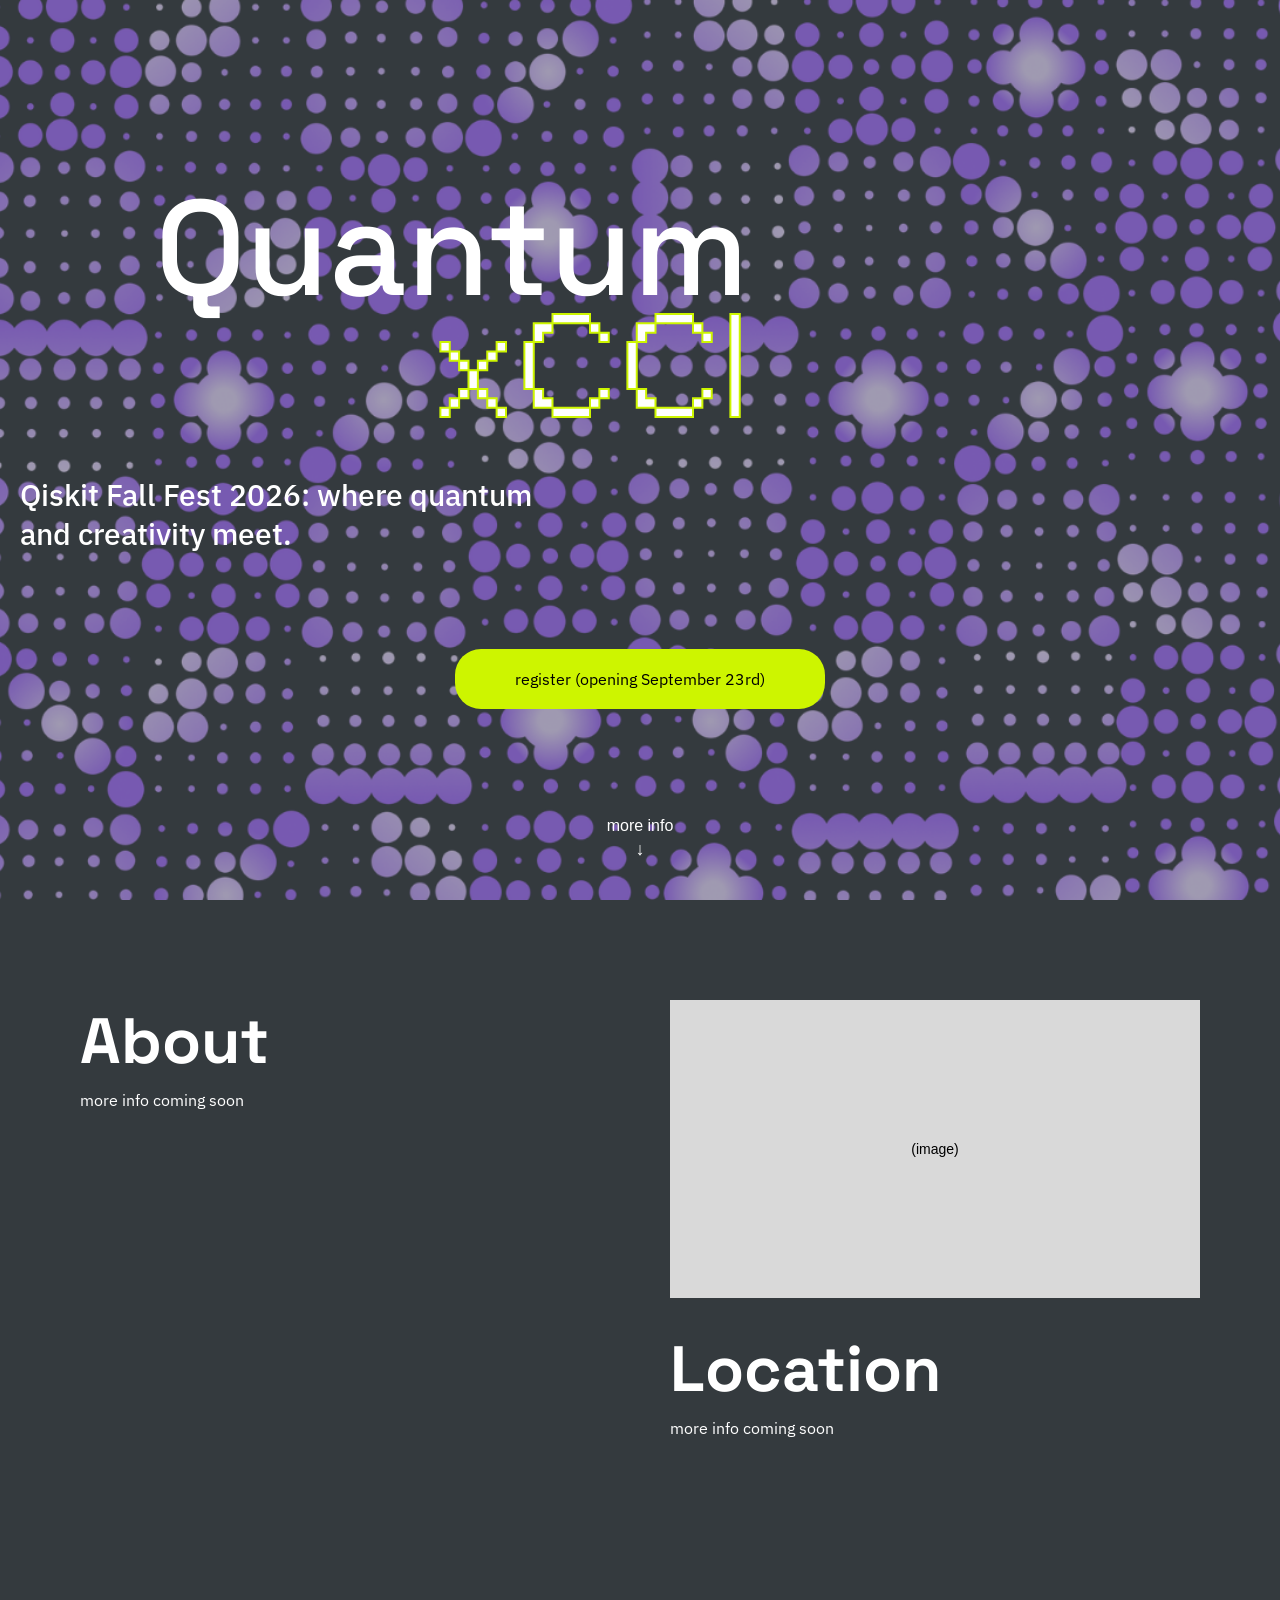
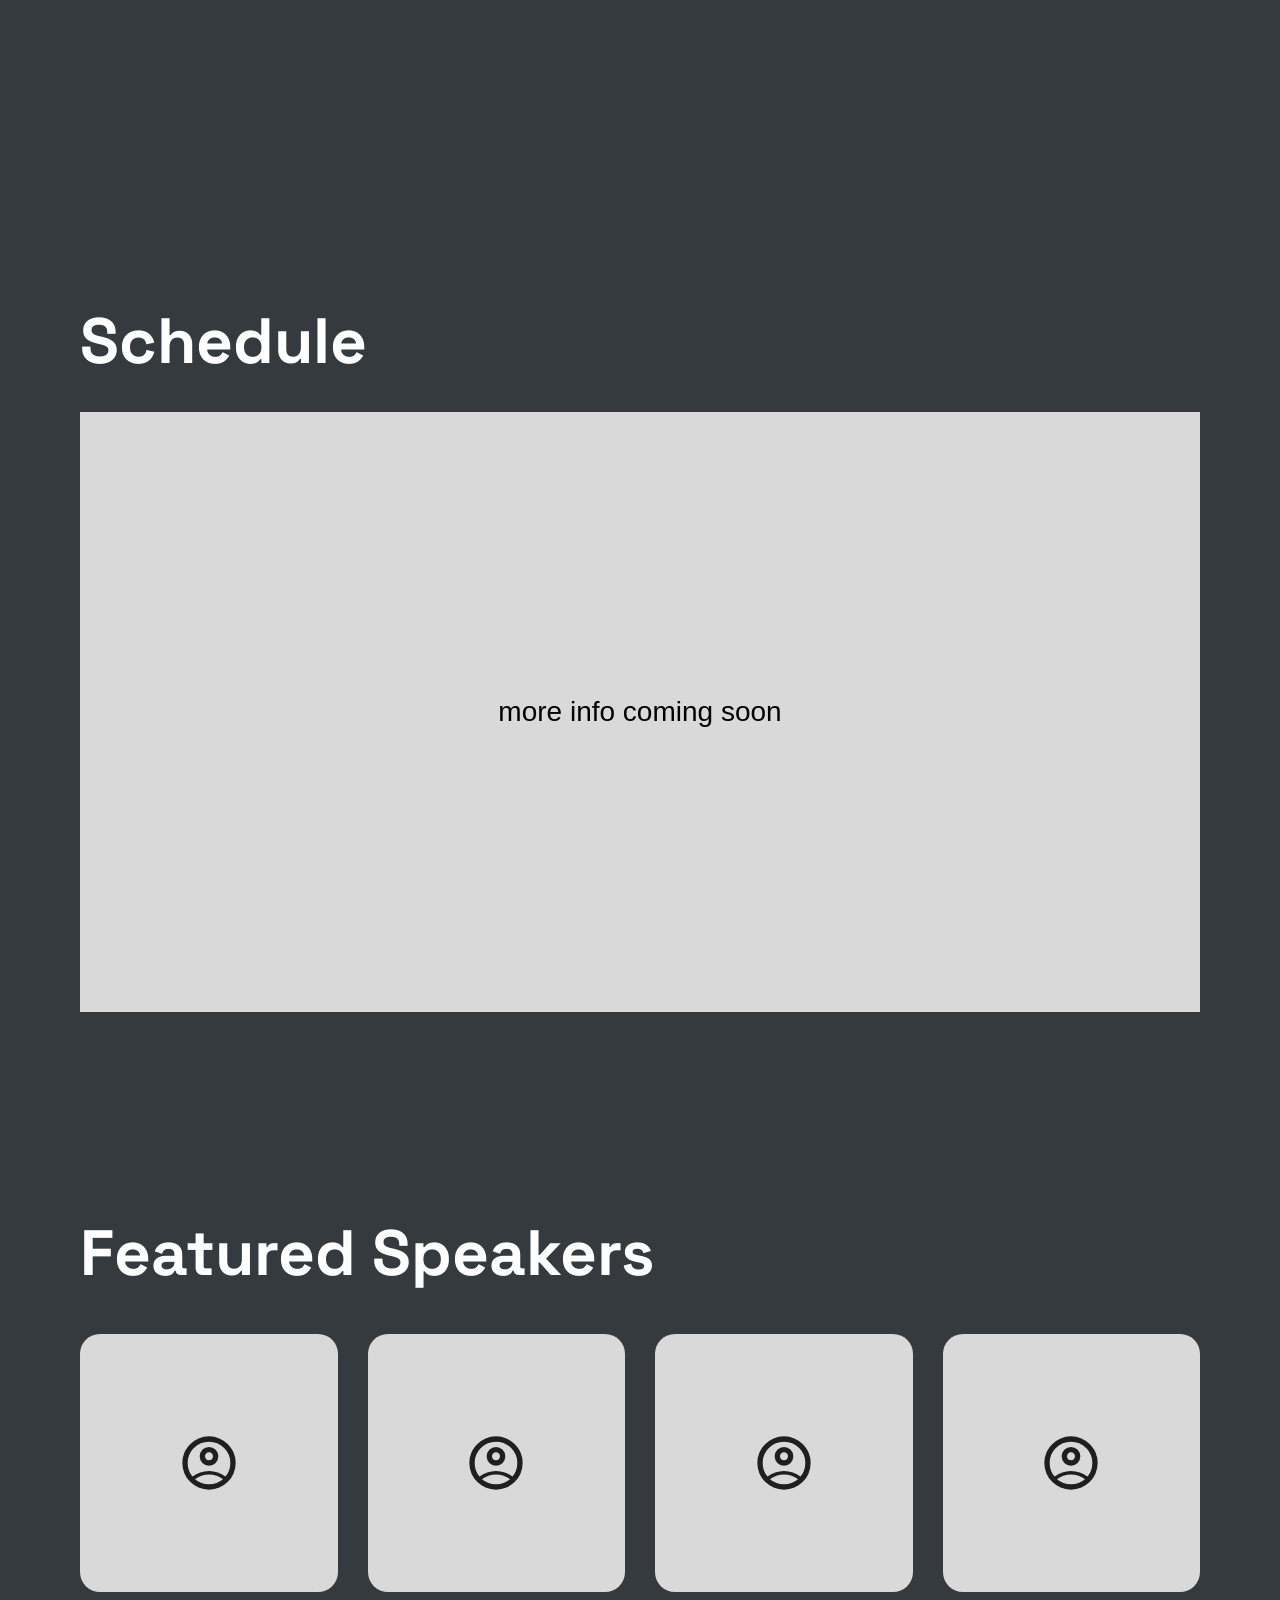
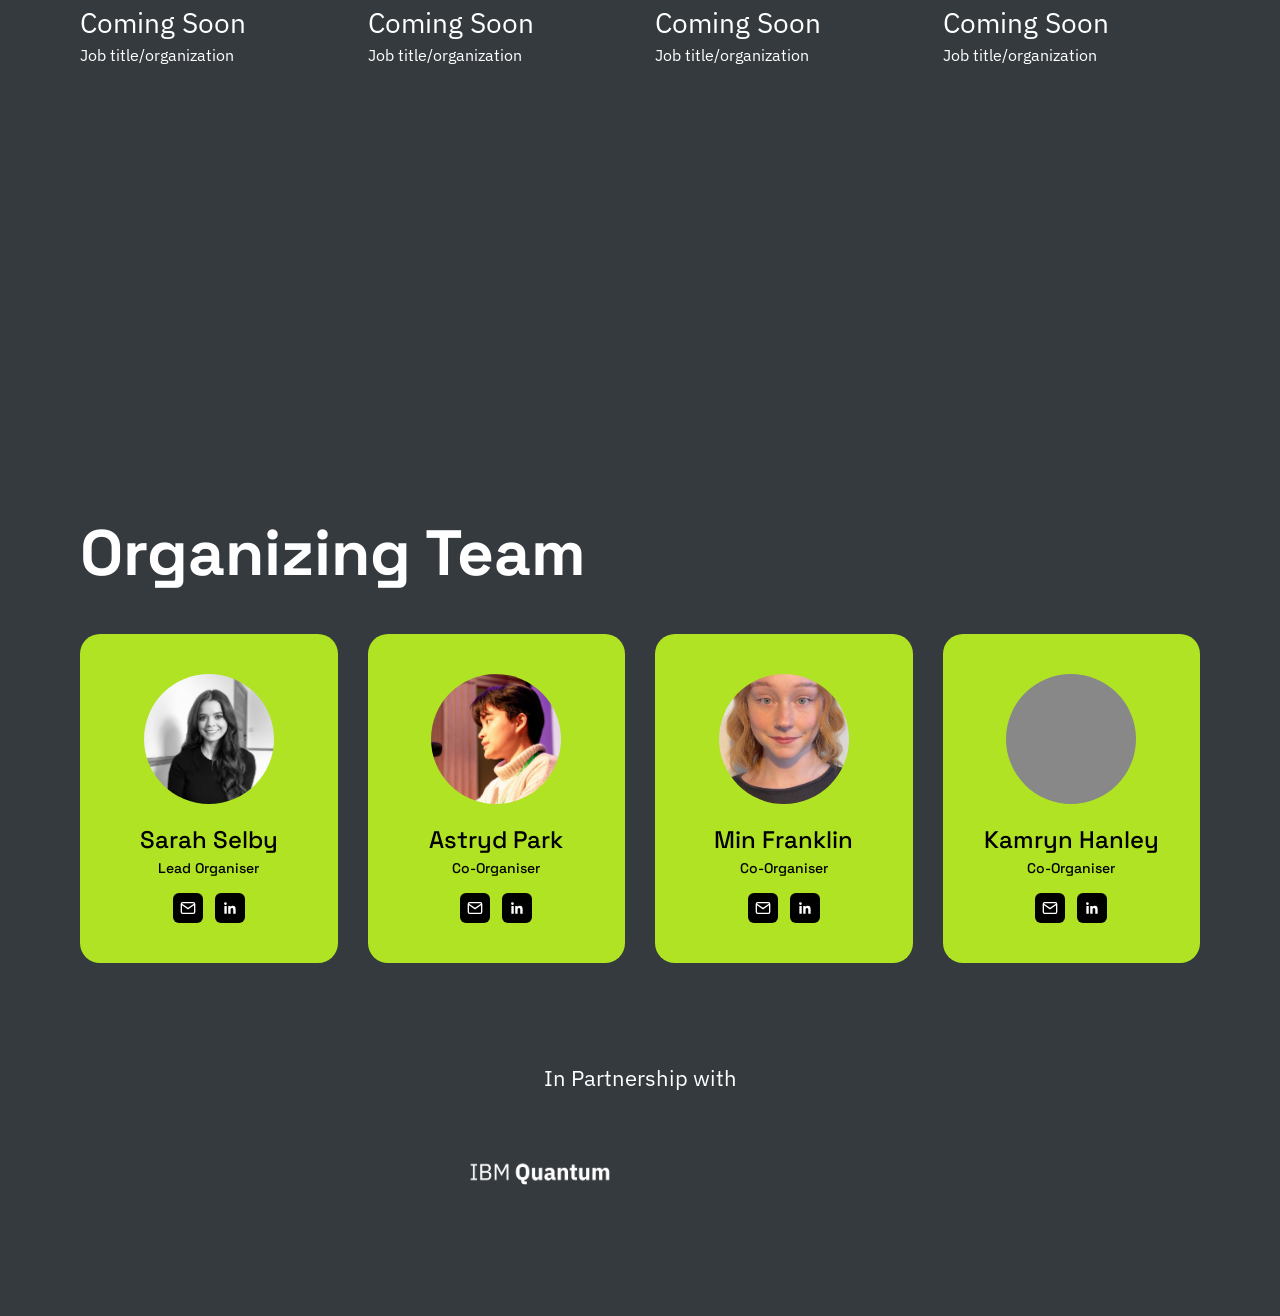
==== index.html @ 40c5b7d5 "fixing casing errors in the photo src" ====
<!DOCTYPE html>
<html lang="en">
    <head>
        <meta charset="UTF-8" />
        <title>Qiskit Fall Fest @ CCI</title>
        <link rel="stylesheet" href="style.css" />
    </head>
        <body>
            <!-- Landing Page/title section ---------->
            <div class="background-wrapper"></div>
            <div class="page">
                <div class="content" id="title-page">
                    <div class=""title-row">
                        <h1>Quantum</h1>
                        <h2>xCCI</h2>
                    </div>  
                    <p class="subtext">Qiskit Fall Fest 2026: where quantum and creativity meet.</p>
                </div>
                <a href="#" class="register-btn">register (opening September 23rd)</a>
                <a href="#more-info" class="more-info">
                    <span>more info</span>
                    <span class="arrow">&#8595;</span>
                </a>
            </div>

            <!-- About and Location Sections -------------------------->
            <section id="more-info" class="about-section">
                <div class="about-col">
                    <h4>About</h4>
                    <p class="section-subtext">more info coming soon</p>
                </div>
                <div class="location-col">
                    <div class="image-placeholder">
                        <span>(image)</span>
                    </div>
                    <h4>Location</h4>
                    <p class="section-subtext">more info coming soon</p>
                </div>
            </section>

            <!-- Schedule Section ---------------------------------------->
            <section class="schedule-section">
                <h4>Schedule</h4>
                <div class="schedule-placeholder">
                    <span>more info coming soon</span>
                </div>
            </section>

            <!-- Speakers Section ---------------------------------------->
            <section class="speakers-section">
                <h4>Featured Speakers</h4>
                <div class="speakers-grid">
                    <div class="speaker-card">
                        <div class="speaker-photo">
                            <svg xmlns="http://www.w3.org/2000/svg" height="64" viewBox="0 -960 960 960" width="64"><path d="M234-276q51-39 114-61.5T480-360q69 0 132 22.5T726-276q35-41 54.5-93T800-480q0-133-93.5-226.5T480-800q-133 0-226.5 93.5T160-480q0 59 19.5 111t54.5 93Zm246-164q-59 0-99.5-40.5T340-580q0-59 40.5-99.5T480-720q59 0 99.5 40.5T620-580q0 59-40.5 99.5T480-440Zm0 360q-83 0-156-31.5T197-197q-54-54-85.5-127T80-480q0-83 31.5-156T197-763q54-54 127-85.5T480-880q83 0 156 31.5T763-763q54 54 85.5 127T880-480q0 83-31.5 156T763-197q-54 54-127 85.5T480-80Zm0-80q60 0 113-20.5t97-57.5q-44-32-97-50t-113-18q-60 0-113 18t-97 50q44 37 97 57.5T480-160Zm0-360q26 0 43-17t17-43q0-26-17-43t-43-17q-26 0-43 17t-17 43q0 26 17 43t43 17Zm0-60Zm0 360Z"/></svg>
                        </div>
                        <h5>Coming Soon</h5>
                        <p class="section-subtext">Job title/organization</p>
                    </div>
                    <div class="speaker-card">
                        <div class="speaker-photo">
                            <svg xmlns="http://www.w3.org/2000/svg" height="64" viewBox="0 -960 960 960" width="64"><path d="M234-276q51-39 114-61.5T480-360q69 0 132 22.5T726-276q35-41 54.5-93T800-480q0-133-93.5-226.5T480-800q-133 0-226.5 93.5T160-480q0 59 19.5 111t54.5 93Zm246-164q-59 0-99.5-40.5T340-580q0-59 40.5-99.5T480-720q59 0 99.5 40.5T620-580q0 59-40.5 99.5T480-440Zm0 360q-83 0-156-31.5T197-197q-54-54-85.5-127T80-480q0-83 31.5-156T197-763q54-54 127-85.5T480-880q83 0 156 31.5T763-763q54 54 85.5 127T880-480q0 83-31.5 156T763-197q-54 54-127 85.5T480-80Zm0-80q60 0 113-20.5t97-57.5q-44-32-97-50t-113-18q-60 0-113 18t-97 50q44 37 97 57.5T480-160Zm0-360q26 0 43-17t17-43q0-26-17-43t-43-17q-26 0-43 17t-17 43q0 26 17 43t43 17Zm0-60Zm0 360Z"/></svg>
                        </div>
                        <h5>Coming Soon</h5>
                        <p class="section-subtext">Job title/organization</p>
                    </div>
                    <div class="speaker-card">
                        <div class="speaker-photo">
                            <svg xmlns="http://www.w3.org/2000/svg" height="64" viewBox="0 -960 960 960" width="64"><path d="M234-276q51-39 114-61.5T480-360q69 0 132 22.5T726-276q35-41 54.5-93T800-480q0-133-93.5-226.5T480-800q-133 0-226.5 93.5T160-480q0 59 19.5 111t54.5 93Zm246-164q-59 0-99.5-40.5T340-580q0-59 40.5-99.5T480-720q59 0 99.5 40.5T620-580q0 59-40.5 99.5T480-440Zm0 360q-83 0-156-31.5T197-197q-54-54-85.5-127T80-480q0-83 31.5-156T197-763q54-54 127-85.5T480-880q83 0 156 31.5T763-763q54 54 85.5 127T880-480q0 83-31.5 156T763-197q-54 54-127 85.5T480-80Zm0-80q60 0 113-20.5t97-57.5q-44-32-97-50t-113-18q-60 0-113 18t-97 50q44 37 97 57.5T480-160Zm0-360q26 0 43-17t17-43q0-26-17-43t-43-17q-26 0-43 17t-17 43q0 26 17 43t43 17Zm0-60Zm0 360Z"/></svg>
                        </div>
                        <h5>Coming Soon</h5>
                        <p class="section-subtext">Job title/organization</p>
                    </div>
                    <div class="speaker-card">
                        <div class="speaker-photo">
                            <svg xmlns="http://www.w3.org/2000/svg" height="64" viewBox="0 -960 960 960" width="64"><path d="M234-276q51-39 114-61.5T480-360q69 0 132 22.5T726-276q35-41 54.5-93T800-480q0-133-93.5-226.5T480-800q-133 0-226.5 93.5T160-480q0 59 19.5 111t54.5 93Zm246-164q-59 0-99.5-40.5T340-580q0-59 40.5-99.5T480-720q59 0 99.5 40.5T620-580q0 59-40.5 99.5T480-440Zm0 360q-83 0-156-31.5T197-197q-54-54-85.5-127T80-480q0-83 31.5-156T197-763q54-54 127-85.5T480-880q83 0 156 31.5T763-763q54 54 85.5 127T880-480q0 83-31.5 156T763-197q-54 54-127 85.5T480-80Zm0-80q60 0 113-20.5t97-57.5q-44-32-97-50t-113-18q-60 0-113 18t-97 50q44 37 97 57.5T480-160Zm0-360q26 0 43-17t17-43q0-26-17-43t-43-17q-26 0-43 17t-17 43q0 26 17 43t43 17Zm0-60Zm0 360Z"/></svg>
                        </div>
                        <h5>Coming Soon</h5>
                        <p class="section-subtext">Job title/organization</p>
                    </div>
                </div>
            </section>

            <!-- Organizing Team Section ------------------------------->
            <section class="team-section">
                <h4>Organizing Team</h4>
                <div class="team-grid">
                    <div class="team-card">
                        <img src="assets/SarahS.jpg" alt="Sarah Selby" class="team-avatar"/>
                        <h5>Sarah Selby</h5>
                        <p class="team-role">Lead Organiser</p>
                        <div class="team-icons">
                            <a href="#" class="icon-btn" aria-label="Email">
                                <svg xmlns="http://www.w3.org/2000/svg" width="16" height="16" viewBox="0 0 24 24" fill="none" stroke="#fff" stroke-width="2"><rect x="2" y="4" width="20" height="16" rx="2"/><path d="m22 6-10 7L2 6"/></svg>
                            </a>
                            <a href="#" class="icon-btn" aria-label="LinkedIn">
                                <svg xmlns="http://www.w3.org/2000/svg" width="16" height="16" viewBox="0 0 24 24" fill="#fff"><path d="M20.45 20.45h-3.56v-5.57c0-1.33-.02-3.04-1.85-3.04-1.85 0-2.14 1.45-2.14 2.94v5.67H9.34V9h3.41v1.56h.05c.48-.9 1.64-1.85 3.38-1.85 3.6 0 4.27 2.37 4.27 5.46v6.28ZM5.34 7.43a2.07 2.07 0 1 1 0-4.13 2.07 2.07 0 0 1 0 4.13ZM7.12 20.45H3.56V9h3.56v11.45Z"/></svg>
                            </a>
                        </div>
                    </div>
                    <div class="team-card">
                        <img src="assets/AstrydP.jpg" alt="Astryd Park" class="team-avatar"/>
                        <h5>Astryd Park</h5>
                        <p class="team-role">Co-Organiser</p>
                        <div class="team-icons">
                            <a href="#" class="icon-btn" aria-label="Email">
                                <svg xmlns="http://www.w3.org/2000/svg" width="16" height="16" viewBox="0 0 24 24" fill="none" stroke="#fff" stroke-width="2"><rect x="2" y="4" width="20" height="16" rx="2"/><path d="m22 6-10 7L2 6"/></svg>
                            </a>
                            <a href="#" class="icon-btn" aria-label="LinkedIn">
                                <svg xmlns="http://www.w3.org/2000/svg" width="16" height="16" viewBox="0 0 24 24" fill="#fff"><path d="M20.45 20.45h-3.56v-5.57c0-1.33-.02-3.04-1.85-3.04-1.85 0-2.14 1.45-2.14 2.94v5.67H9.34V9h3.41v1.56h.05c.48-.9 1.64-1.85 3.38-1.85 3.6 0 4.27 2.37 4.27 5.46v6.28ZM5.34 7.43a2.07 2.07 0 1 1 0-4.13 2.07 2.07 0 0 1 0 4.13ZM7.12 20.45H3.56V9h3.56v11.45Z"/></svg>
                            </a>
                        </div>
                    </div>
                    <div class="team-card">
                        <img src="assets/MinF.JPG" alt="Min Franklin" class="team-avatar"/> 
                        <h5>Min Franklin</h5>
                        <p class="team-role">Co-Organiser</p>
                        <div class="team-icons">
                            <a href="#" class="icon-btn" aria-label="Email">
                                <svg xmlns="http://www.w3.org/2000/svg" width="16" height="16" viewBox="0 0 24 24" fill="none" stroke="#fff" stroke-width="2"><rect x="2" y="4" width="20" height="16" rx="2"/><path d="m22 6-10 7L2 6"/></svg>
                            </a>
                            <a href="#" class="icon-btn" aria-label="LinkedIn">
                                <svg xmlns="http://www.w3.org/2000/svg" width="16" height="16" viewBox="0 0 24 24" fill="#fff"><path d="M20.45 20.45h-3.56v-5.57c0-1.33-.02-3.04-1.85-3.04-1.85 0-2.14 1.45-2.14 2.94v5.67H9.34V9h3.41v1.56h.05c.48-.9 1.64-1.85 3.38-1.85 3.6 0 4.27 2.37 4.27 5.46v6.28ZM5.34 7.43a2.07 2.07 0 1 1 0-4.13 2.07 2.07 0 0 1 0 4.13ZM7.12 20.45H3.56V9h3.56v11.45Z"/></svg>
                            </a>
                        </div>
                    </div>
                    <div class="team-card">
                        <div class="team-avatar"></div>
                        <h5>Kamryn Hanley</h5>
                        <p class="team-role">Co-Organiser</p>
                        <div class="team-icons">
                            <a href="#" class="icon-btn" aria-label="Email">
                                <svg xmlns="http://www.w3.org/2000/svg" width="16" height="16" viewBox="0 0 24 24" fill="none" stroke="#fff" stroke-width="2"><rect x="2" y="4" width="20" height="16" rx="2"/><path d="m22 6-10 7L2 6"/></svg>
                            </a>
                            <a href="#" class="icon-btn" aria-label="LinkedIn">
                                <svg xmlns="http://www.w3.org/2000/svg" width="16" height="16" viewBox="0 0 24 24" fill="#fff"><path d="M20.45 20.45h-3.56v-5.57c0-1.33-.02-3.04-1.85-3.04-1.85 0-2.14 1.45-2.14 2.94v5.67H9.34V9h3.41v1.56h.05c.48-.9 1.64-1.85 3.38-1.85 3.6 0 4.27 2.37 4.27 5.46v6.28ZM5.34 7.43a2.07 2.07 0 1 1 0-4.13 2.07 2.07 0 0 1 0 4.13ZM7.12 20.45H3.56V9h3.56v11.45Z"/></svg>
                            </a>
                        </div>
                    </div>
                </div>

                <!-- Partners/Sponsors Section ---------------------------------------->
                <p class="partnership-heading">In Partnership with</p>
                <div class="partners-row">
                    <div class="partner-circle">
                        <img src="assets/IBM-Quan-White.png"/>
                    </div>
                    <div class="partner-circle"></div>
                    <div class="partner-circle"></div>
                    <div class="partner-circle"></div>
                    <div class="partner-circle"></div>
                </div>
            </section>


        </body>
</html>
---- style.css ----
* {
    margin: 0;
    padding: 0;
    box-sizing: border-box;
}

@font-face {
  font-family: 'Space Grotesk';
  src: url('fonts/Space_Grotesk/static/SpaceGrotesk-Medium.ttf') format('truetype');
  font-weight: 500;
  font-style: normal;
}

@font-face {
  font-family: 'Space Grotesk Bold';
  src: url('fonts/Space_Grotesk/static/SpaceGrotesk-Bold.ttf') format('truetype');
  font-weight: 700;
  font-style: normal;
}


@font-face {
    font-family: IBM Plex Sans;
    src: url(fonts/IBM_Plex_Sans/static/IBMPlexSans-Medium.ttf) format('truetype');
    font-style: normal;
    font-weight: 500;
}

@font-face {
    font-family: IBM Plex Sans;
    src: url(fonts/IBM_Plex_Sans/static/IBMPlexSans-Regular.ttf) format('truetype');
    font-style: normal;
    font-weight: 400;
}

@font-face {
    font-family: Chonky Pixels;
    src: url(fonts/ChonkyPixels.ttf) format('truetype');
    font-style: normal;
    font-weight: 500;
}

@font-face {
    font-family: Special Gothic Expanded;
    src: url(/fonts/Special_Gothic_Expanded_One/SpecialGothicExpandedOne-Regular.ttf) format('truetype');
    font-style: normal;
    font-weight: 400;
}

.background-wrapper {
  position: fixed;
  top: 0;
  left: 0;
  width: 100%;
  height: 100%;
  background-image: url('assets/quantum-patt.png');
  opacity: 0.6;
  background-size: cover;
  background-position: center;
  background-repeat: no-repeat;
  z-index: -1;
}
 
body {
    font-family: "Space Grotesk Medium", sans-serif;
    background: #343A3E;
}

.page {
    min-height: 100vh;
    display: flex;
    flex-direction: column;
    align-items: stretch;
    justify-content: center;
    text-align: left;
    position: relative;
    padding: 40px 20px;
}

#title-page {
  display: flex;
  flex-direction: row;
  justify-content: space-between;
  align-items: center;
  flex-wrap: wrap;
  gap: 2rem;
  text-align: left; /* override any center alignment you have */
}

.title-row {
  display: flex;
  flex-direction: column;
  align-items: flex-start;
}

.title-row h1,
.title-row h2,
.title-row h3 {
  margin: 0;
  text-align: left;
}

 
.content {
    display: flex;
    flex-direction: column;
    align-items: center;
}
 
h1 {
    color: #FFF;
    text-align: right;
    font-family: "Space Grotesk", sans-serif;
    font-size: 135px;
    font-style: normal;
    font-weight: 500;
    line-height: 0.85;
    margin-left: 135px;
}

h2 {
    color: #FFF;
    text-align: right;
    -webkit-text-stroke-width: 2px;
    -webkit-text-stroke-color: #CDF500;
    font-family: "Chonky Pixels", sans-serif;
    font-size: 150px;
    font-style: normal;
    font-weight: 500;
    line-height: 0.85;
    margin-left: 135px;
    margin-top: 10px;
}

h3 {
    color: #FFF;
    text-align: right;
    -webkit-text-stroke-width: 2px;
    -webkit-text-stroke-color: #CDF500;
    font-family: "Chonky Pixels", sans-serif;
    font-size: 145px;
    font-style: normal;
    font-weight: 500;
    line-height: normal;
    margin-top: 5px;
}
 
.subtext {
    color: #FFF;
    font-family: 'IBM Plex Sans', sans-serif;
    font-size: 30px;
    font-style: normal;
    font-weight: 500;
    line-height: normal;
    max-width: 550px;
    text-align: left;
    margin: 0;
}
 
.register-btn {
    display: inline-block;
    align-self: center;
    margin-top: 96px;
    padding: 20px 60px;
    background-color: #CDF500;
    color: #000;
    text-decoration: none;
    font-family: 'IBM Plex Sans', sans-serif;
    font-weight: 400;
    font-size: 16px;
    border-radius: 26px;
    transition: background-color 0.2s ease;
}
 
.register-btn:hover {
    background-color: #b0e323;
}
 
.more-info {
    position: absolute;
    bottom: 40px;
    left: 50%;
    transform: translateX(-50%);
    color: #FFF;
    text-decoration: none;
    font-family: Arial;
    font-size: 16px;
    display: flex;
    flex-direction: column;
    align-items: center;
    gap: 4px;
}
 
.arrow {
    font-size: 18px;
}

.about-section {
    display: flex;
    flex-wrap: wrap;
    justify-content: space-between;
    gap: 60px;
    padding: 100px 80px;
    min-height: 100vh;
}
 
.about-col,
.location-col {
    flex: 1 1 400px;
}
 
.about-section h4 {
    color: #FFF;
    font-family: Space Grotesk Bold;
    font-size: 64px;
    line-height: normal;
    margin: 0;
    text-align: left;
}
 
.section-subtext {
    color: #FFF;
    font-family: IBM Plex Sans;
    font-size: 16px;
    font-weight: 400;
    line-height: normal;
    margin-top: 8px;
    text-align: left;
}
 
.location-col {
    display: flex;
    flex-direction: column;
}
 
.image-placeholder {
    width: 100%;
    max-width: 700px;
    aspect-ratio: 16 / 9;
    background-color: #d9d9d9;
    display: flex;
    align-items: center;
    justify-content: center;
    margin-bottom: 30px;
}
 
.image-placeholder span {
    background-color: #d9d9d9;
    padding: 4px 10px;
    font-family: Arial;
    font-size: 14px;
    color: #000;
}
/* Schedule section */
.schedule-section {
    padding: 100px 80px;
}
 
.schedule-section h4 {
    color: #FFF;
    font-family: Space Grotesk Bold;
    font-size: 64px;
    font-weight: 700;
    line-height: normal;
    margin: 0 0 30px 0;
    text-align: left;
}
 
.schedule-placeholder {
    width: 100%;
    height: 600px;
    background-color: #d9d9d9;
    display: flex;
    align-items: center;
    justify-content: center;
}
 
.schedule-placeholder span {
    font-family: Arial;
    font-size: 28px;
    color: #000;
}
 
/* Featured Speakers section */
.speakers-section {
    padding: 100px 80px;
    min-height: 100vh;
}
 
.speakers-section h4 {
    color: #FFF;
    font-family: Space Grotesk Bold;
    font-size: 64px;
    font-weight: 700;
    line-height: normal;
    margin: 0 0 40px 0;
    text-align: left;
}
 
.speakers-grid {
    display: grid;
    grid-template-columns: repeat(4, 1fr);
    gap: 30px;
}
 
.speaker-photo {
    width: 100%;
    aspect-ratio: 1 / 1;
    border-radius: 20px;
    padding: 40px 20px;
    background-color: #d9d9d9;
    display: flex;
    align-items: center;
    justify-content: center;
    margin-bottom: 12px;
}
 
.speaker-photo svg {
    fill: #1f1f1f;
}
 
.speaker-card h5 {
    color: #FFF;
    font-family: IBM Plex Sans;
    font-size: 28px;
    font-weight: 400;
    line-height: normal;
    margin: 0;
    text-align: left;
}
 
.speaker-card .section-subtext {
    margin-top: 4px;
}
 
@media (max-width: 900px) {
    .speakers-grid {
        grid-template-columns: repeat(2, 1fr);
    }
}
 
@media (max-width: 500px) {
    .speakers-grid {
        grid-template-columns: 1fr;
    }
}

/* Organizing Team section */
.team-section {
    padding: 100px 80px;
    min-height: 100vh;
}
 
.team-section h4 {
    color: #FFF;
    font-family: Space Grotesk Bold;
    font-size: 64px;
    font-weight: 700;
    line-height: normal;
    margin: 0 0 40px 0;
    text-align: left;
}
 
.team-grid {
    display: grid;
    grid-template-columns: repeat(4, 1fr);
    gap: 30px;
    margin-bottom: 100px;
}
 
.team-card {
    background-color: #b0e323;
    border-radius: 20px;
    padding: 40px 20px;
    display: flex;
    flex-direction: column;
    align-items: center;
    text-align: center;
}
 
.team-avatar {
    width: 130px;
    height: 130px;
    border-radius: 50%;
    background-color: #888;
    margin-bottom: 20px;
    object-fit: cover;       /* crops the image to fill the circle, no distortion */
    object-position: center;
}


 
.team-card h5 {
    color: #000;
    font-family: Space Grotesk;
    font-size: 24px;
    font-weight: 400;
    line-height: normal;
    margin: 0;
}
 
.team-role {
    color: #000;
    font-family: Space Grotesk;
    font-size: 14px;
    font-weight: 400;
    line-height: normal;
    margin-top: 4px;
}
 
.team-icons {
    display: flex;
    gap: 12px;
    margin-top: 16px;
}
 
.icon-btn {
    width: 30px;
    height: 30px;
    background-color: #000;
    border-radius: 6px;
    display: flex;
    align-items: center;
    justify-content: center;
    text-decoration: none;
}
 
.partnership-heading {
    color: #fff;
    font-family: IBM Plex Sans;
    font-size: 22px;
    font-weight: 400;
    line-height: normal;
    text-align: center;
    margin-bottom: 40px;
}
 
.partners-row {
    display: flex;
    justify-content: center;
    gap: 50px;
    flex-wrap: wrap;
}
 
.partner-circle img {
    width: 200px;
    height: 80px;
}
 
@media (max-width: 900px) {
    .team-grid {
        grid-template-columns: repeat(2, 1fr);
    }
}
 
@media (max-width: 500px) {
    .team-grid {
        grid-template-columns: 1fr;
    }
}
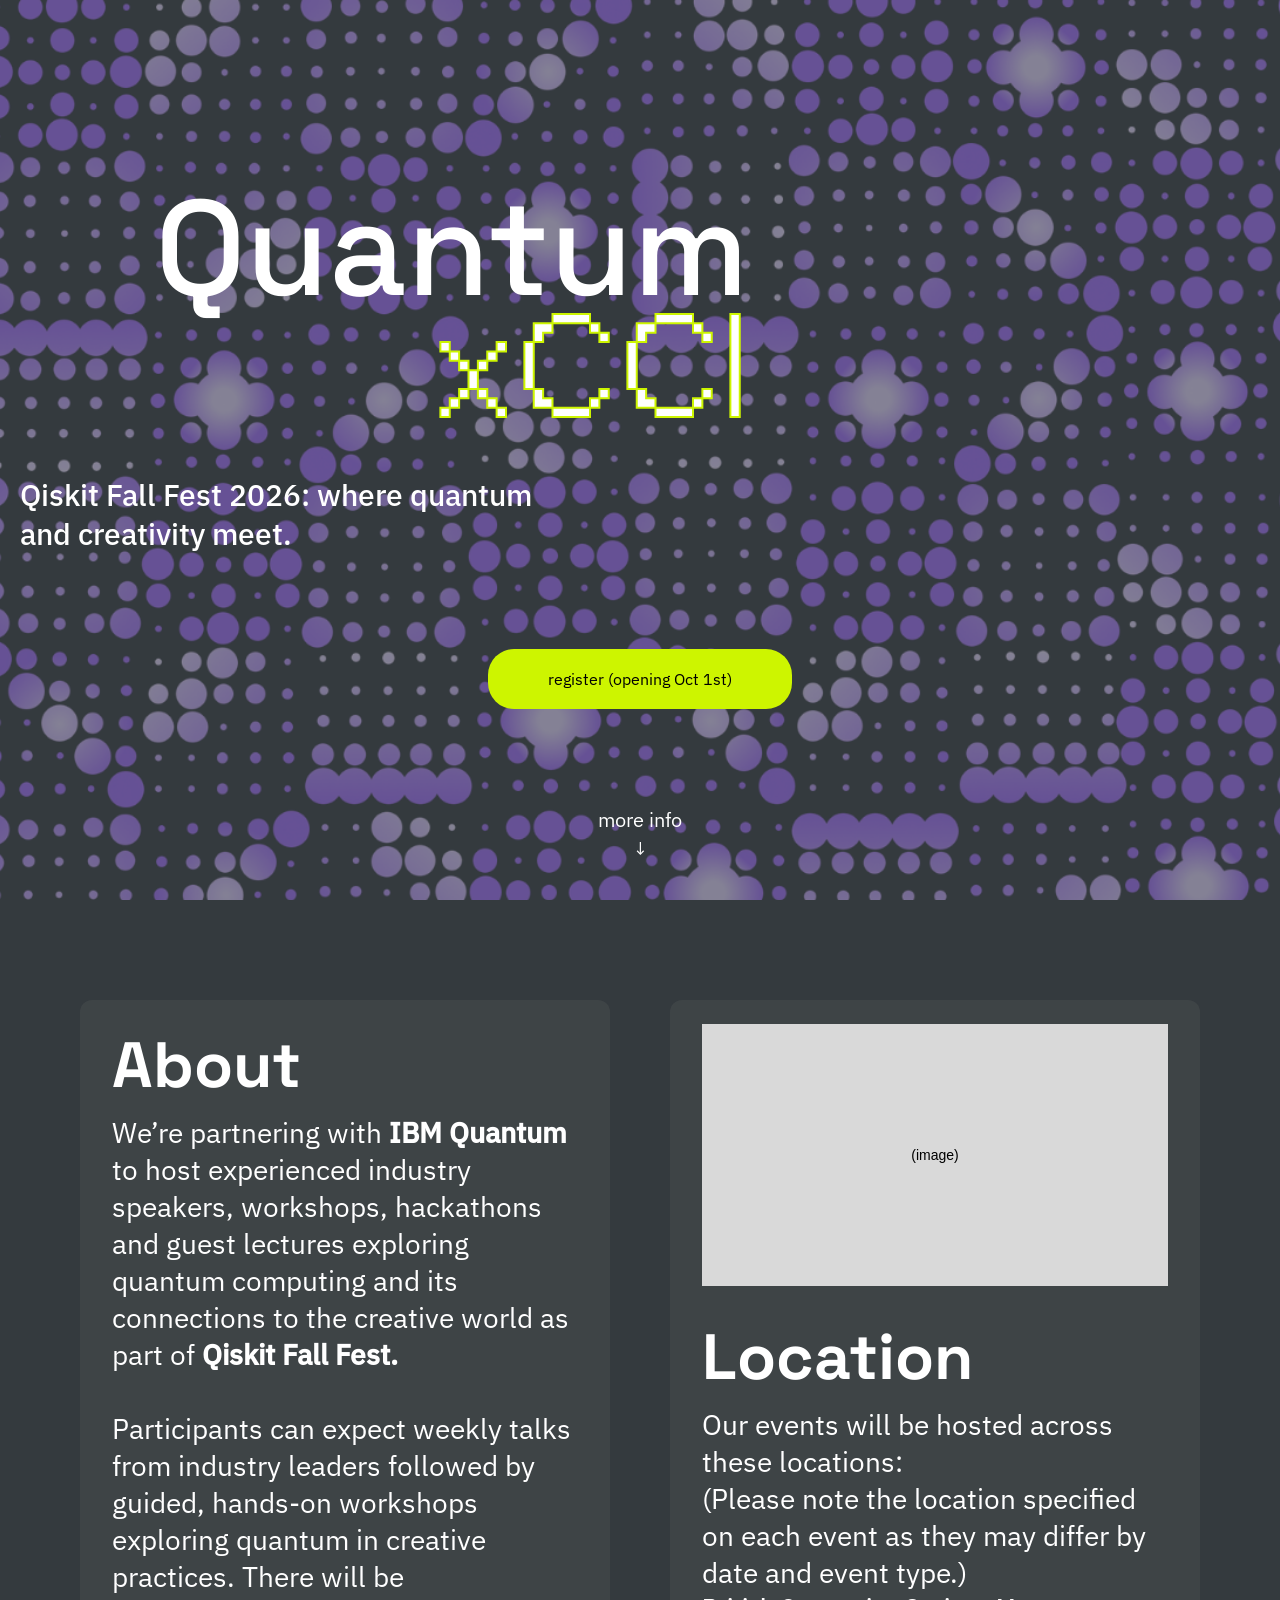
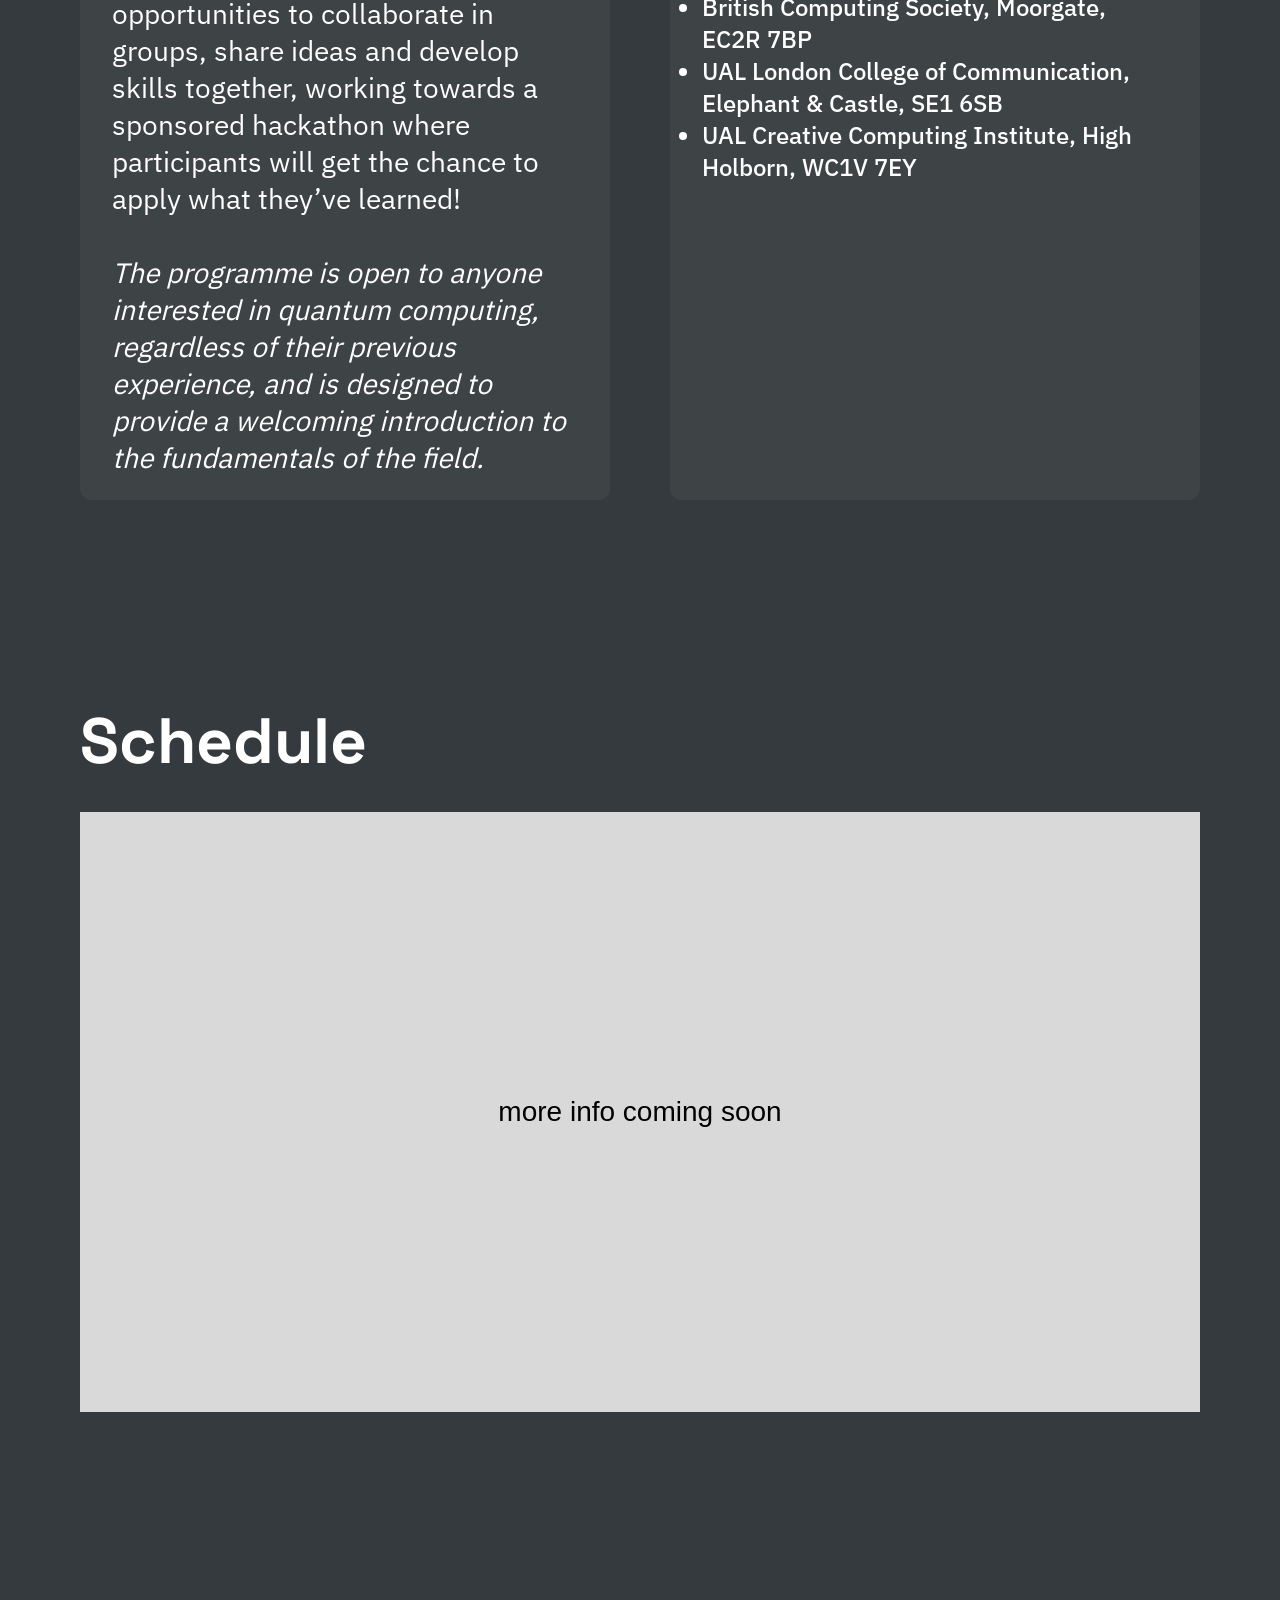
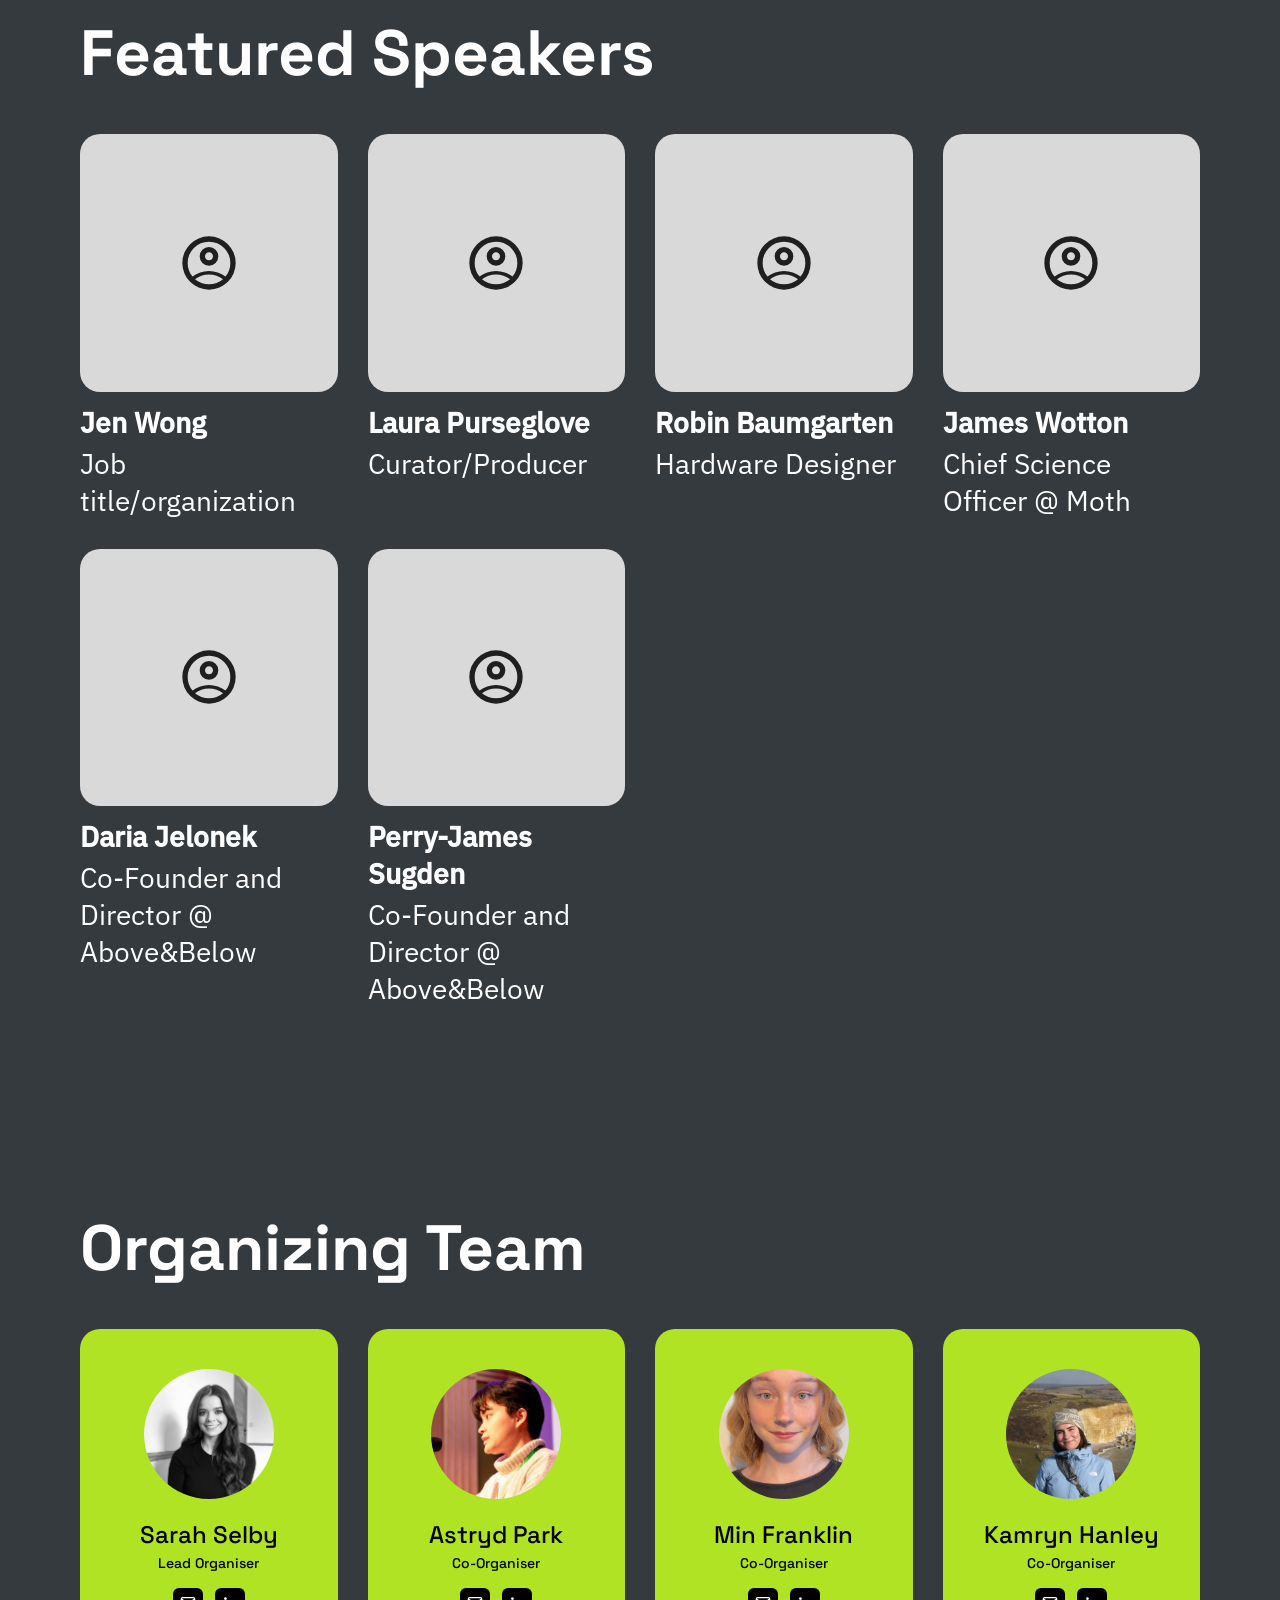
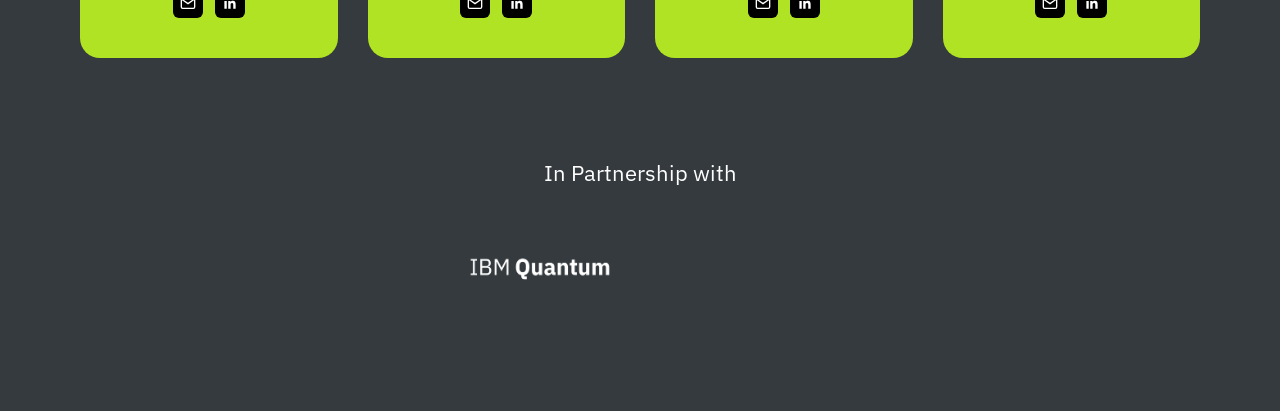
==== commit f4ad5694: "updating info and details" ====
--- a/index.html
+++ b/index.html
@@ -16,7 +16,7 @@
                     </div>  
                     <p class="subtext">Qiskit Fall Fest 2026: where quantum and creativity meet.</p>
                 </div>
-                <a href="#" class="register-btn">register (opening September 23rd)</a>
+                <a href="#" class="register-btn">register (opening Oct 1st)</a>
                 <a href="#more-info" class="more-info">
                     <span>more info</span>
                     <span class="arrow">&#8595;</span>
@@ -27,14 +27,34 @@
             <section id="more-info" class="about-section">
                 <div class="about-col">
                     <h4>About</h4>
-                    <p class="section-subtext">more info coming soon</p>
+                    <p class="section-subtext">We’re partnering with <b>IBM Quantum</b> to host  experienced industry speakers, workshops, hackathons and guest lectures exploring quantum computing
+                         and its connections to the creative world as part of <b>Qiskit Fall Fest.</b>
+                        <br>
+                        <br>
+                         Participants can expect weekly talks from industry leaders followed by guided, hands-on workshops exploring quantum in creative practices. There will be opportunities to collaborate in groups, 
+                         share ideas and develop skills together, working towards a sponsored hackathon where participants will get the chance to apply what they’ve learned!
+                         <br>
+                         <br>
+                         <i>The programme is open to anyone interested in quantum computing, regardless of their previous experience, and is designed to provide a welcoming introduction to the fundamentals of the field.</i>
+                        </p>
+                         
                 </div>
                 <div class="location-col">
                     <div class="image-placeholder">
                         <span>(image)</span>
                     </div>
                     <h4>Location</h4>
-                    <p class="section-subtext">more info coming soon</p>
+                    <p class="section-subtext">
+                        Our events will be hosted across these locations:
+                        <br>
+                        (Please note the location specified on each event as they may differ by date and event type.)
+                        <br>
+                        <ul>
+                            <li>British Computing Society, Moorgate, EC2R 7BP</li>
+                            <li>UAL London College of Communication, Elephant & Castle, SE1 6SB</li>
+                            <li>UAL Creative Computing Institute, High Holborn, WC1V 7EY</li>
+                        </ul>
+                    </p>
                 </div>
             </section>
 
@@ -54,29 +74,43 @@
                         <div class="speaker-photo">
                             <svg xmlns="http://www.w3.org/2000/svg" height="64" viewBox="0 -960 960 960" width="64"><path d="M234-276q51-39 114-61.5T480-360q69 0 132 22.5T726-276q35-41 54.5-93T800-480q0-133-93.5-226.5T480-800q-133 0-226.5 93.5T160-480q0 59 19.5 111t54.5 93Zm246-164q-59 0-99.5-40.5T340-580q0-59 40.5-99.5T480-720q59 0 99.5 40.5T620-580q0 59-40.5 99.5T480-440Zm0 360q-83 0-156-31.5T197-197q-54-54-85.5-127T80-480q0-83 31.5-156T197-763q54-54 127-85.5T480-880q83 0 156 31.5T763-763q54 54 85.5 127T880-480q0 83-31.5 156T763-197q-54 54-127 85.5T480-80Zm0-80q60 0 113-20.5t97-57.5q-44-32-97-50t-113-18q-60 0-113 18t-97 50q44 37 97 57.5T480-160Zm0-360q26 0 43-17t17-43q0-26-17-43t-43-17q-26 0-43 17t-17 43q0 26 17 43t43 17Zm0-60Zm0 360Z"/></svg>
                         </div>
-                        <h5>Coming Soon</h5>
+                        <h5>Jen Wong</h5>
                         <p class="section-subtext">Job title/organization</p>
                     </div>
                     <div class="speaker-card">
                         <div class="speaker-photo">
                             <svg xmlns="http://www.w3.org/2000/svg" height="64" viewBox="0 -960 960 960" width="64"><path d="M234-276q51-39 114-61.5T480-360q69 0 132 22.5T726-276q35-41 54.5-93T800-480q0-133-93.5-226.5T480-800q-133 0-226.5 93.5T160-480q0 59 19.5 111t54.5 93Zm246-164q-59 0-99.5-40.5T340-580q0-59 40.5-99.5T480-720q59 0 99.5 40.5T620-580q0 59-40.5 99.5T480-440Zm0 360q-83 0-156-31.5T197-197q-54-54-85.5-127T80-480q0-83 31.5-156T197-763q54-54 127-85.5T480-880q83 0 156 31.5T763-763q54 54 85.5 127T880-480q0 83-31.5 156T763-197q-54 54-127 85.5T480-80Zm0-80q60 0 113-20.5t97-57.5q-44-32-97-50t-113-18q-60 0-113 18t-97 50q44 37 97 57.5T480-160Zm0-360q26 0 43-17t17-43q0-26-17-43t-43-17q-26 0-43 17t-17 43q0 26 17 43t43 17Zm0-60Zm0 360Z"/></svg>
                         </div>
-                        <h5>Coming Soon</h5>
-                        <p class="section-subtext">Job title/organization</p>
+                        <h5>Laura Purseglove</h5>
+                        <p class="section-subtext">Curator/Producer</p>
                     </div>
                     <div class="speaker-card">
                         <div class="speaker-photo">
                             <svg xmlns="http://www.w3.org/2000/svg" height="64" viewBox="0 -960 960 960" width="64"><path d="M234-276q51-39 114-61.5T480-360q69 0 132 22.5T726-276q35-41 54.5-93T800-480q0-133-93.5-226.5T480-800q-133 0-226.5 93.5T160-480q0 59 19.5 111t54.5 93Zm246-164q-59 0-99.5-40.5T340-580q0-59 40.5-99.5T480-720q59 0 99.5 40.5T620-580q0 59-40.5 99.5T480-440Zm0 360q-83 0-156-31.5T197-197q-54-54-85.5-127T80-480q0-83 31.5-156T197-763q54-54 127-85.5T480-880q83 0 156 31.5T763-763q54 54 85.5 127T880-480q0 83-31.5 156T763-197q-54 54-127 85.5T480-80Zm0-80q60 0 113-20.5t97-57.5q-44-32-97-50t-113-18q-60 0-113 18t-97 50q44 37 97 57.5T480-160Zm0-360q26 0 43-17t17-43q0-26-17-43t-43-17q-26 0-43 17t-17 43q0 26 17 43t43 17Zm0-60Zm0 360Z"/></svg>
                         </div>
-                        <h5>Coming Soon</h5>
-                        <p class="section-subtext">Job title/organization</p>
+                        <h5>Robin Baumgarten</h5>
+                        <p class="section-subtext">Hardware Designer</p>
                     </div>
                     <div class="speaker-card">
                         <div class="speaker-photo">
                             <svg xmlns="http://www.w3.org/2000/svg" height="64" viewBox="0 -960 960 960" width="64"><path d="M234-276q51-39 114-61.5T480-360q69 0 132 22.5T726-276q35-41 54.5-93T800-480q0-133-93.5-226.5T480-800q-133 0-226.5 93.5T160-480q0 59 19.5 111t54.5 93Zm246-164q-59 0-99.5-40.5T340-580q0-59 40.5-99.5T480-720q59 0 99.5 40.5T620-580q0 59-40.5 99.5T480-440Zm0 360q-83 0-156-31.5T197-197q-54-54-85.5-127T80-480q0-83 31.5-156T197-763q54-54 127-85.5T480-880q83 0 156 31.5T763-763q54 54 85.5 127T880-480q0 83-31.5 156T763-197q-54 54-127 85.5T480-80Zm0-80q60 0 113-20.5t97-57.5q-44-32-97-50t-113-18q-60 0-113 18t-97 50q44 37 97 57.5T480-160Zm0-360q26 0 43-17t17-43q0-26-17-43t-43-17q-26 0-43 17t-17 43q0 26 17 43t43 17Zm0-60Zm0 360Z"/></svg>
                         </div>
-                        <h5>Coming Soon</h5>
-                        <p class="section-subtext">Job title/organization</p>
+                        <h5>James Wotton</h5>
+                        <p class="section-subtext">Chief Science Officer @ Moth</p>
+                    </div>
+                    <div class="speaker-card">
+                        <div class="speaker-photo">
+                            <svg xmlns="http://www.w3.org/2000/svg" height="64" viewBox="0 -960 960 960" width="64"><path d="M234-276q51-39 114-61.5T480-360q69 0 132 22.5T726-276q35-41 54.5-93T800-480q0-133-93.5-226.5T480-800q-133 0-226.5 93.5T160-480q0 59 19.5 111t54.5 93Zm246-164q-59 0-99.5-40.5T340-580q0-59 40.5-99.5T480-720q59 0 99.5 40.5T620-580q0 59-40.5 99.5T480-440Zm0 360q-83 0-156-31.5T197-197q-54-54-85.5-127T80-480q0-83 31.5-156T197-763q54-54 127-85.5T480-880q83 0 156 31.5T763-763q54 54 85.5 127T880-480q0 83-31.5 156T763-197q-54 54-127 85.5T480-80Zm0-80q60 0 113-20.5t97-57.5q-44-32-97-50t-113-18q-60 0-113 18t-97 50q44 37 97 57.5T480-160Zm0-360q26 0 43-17t17-43q0-26-17-43t-43-17q-26 0-43 17t-17 43q0 26 17 43t43 17Zm0-60Zm0 360Z"/></svg>
+                        </div>
+                        <h5>Daria Jelonek</h5>
+                        <p class="section-subtext">Co-Founder and Director @ Above&Below</p>
+                    </div>
+                    <div class="speaker-card">
+                        <div class="speaker-photo">
+                            <svg xmlns="http://www.w3.org/2000/svg" height="64" viewBox="0 -960 960 960" width="64"><path d="M234-276q51-39 114-61.5T480-360q69 0 132 22.5T726-276q35-41 54.5-93T800-480q0-133-93.5-226.5T480-800q-133 0-226.5 93.5T160-480q0 59 19.5 111t54.5 93Zm246-164q-59 0-99.5-40.5T340-580q0-59 40.5-99.5T480-720q59 0 99.5 40.5T620-580q0 59-40.5 99.5T480-440Zm0 360q-83 0-156-31.5T197-197q-54-54-85.5-127T80-480q0-83 31.5-156T197-763q54-54 127-85.5T480-880q83 0 156 31.5T763-763q54 54 85.5 127T880-480q0 83-31.5 156T763-197q-54 54-127 85.5T480-80Zm0-80q60 0 113-20.5t97-57.5q-44-32-97-50t-113-18q-60 0-113 18t-97 50q44 37 97 57.5T480-160Zm0-360q26 0 43-17t17-43q0-26-17-43t-43-17q-26 0-43 17t-17 43q0 26 17 43t43 17Zm0-60Zm0 360Z"/></svg>
+                        </div>
+                        <h5>Perry-James Sugden</h5>
+                        <p class="section-subtext">Co-Founder and Director @ Above&Below</p>
                     </div>
                 </div>
             </section>
@@ -90,10 +124,10 @@
                         <h5>Sarah Selby</h5>
                         <p class="team-role">Lead Organiser</p>
                         <div class="team-icons">
-                            <a href="#" class="icon-btn" aria-label="Email">
+                            <a href="mailto:s.l.cook@arts.ac.uk" class="icon-btn" aria-label="Email">
                                 <svg xmlns="http://www.w3.org/2000/svg" width="16" height="16" viewBox="0 0 24 24" fill="none" stroke="#fff" stroke-width="2"><rect x="2" y="4" width="20" height="16" rx="2"/><path d="m22 6-10 7L2 6"/></svg>
                             </a>
-                            <a href="#" class="icon-btn" aria-label="LinkedIn">
+                            <a href="https://www.linkedin.com/in/sarah-selby-63324592/" class="icon-btn" aria-label="LinkedIn">
                                 <svg xmlns="http://www.w3.org/2000/svg" width="16" height="16" viewBox="0 0 24 24" fill="#fff"><path d="M20.45 20.45h-3.56v-5.57c0-1.33-.02-3.04-1.85-3.04-1.85 0-2.14 1.45-2.14 2.94v5.67H9.34V9h3.41v1.56h.05c.48-.9 1.64-1.85 3.38-1.85 3.6 0 4.27 2.37 4.27 5.46v6.28ZM5.34 7.43a2.07 2.07 0 1 1 0-4.13 2.07 2.07 0 0 1 0 4.13ZM7.12 20.45H3.56V9h3.56v11.45Z"/></svg>
                             </a>
                         </div>
@@ -103,10 +137,10 @@
                         <h5>Astryd Park</h5>
                         <p class="team-role">Co-Organiser</p>
                         <div class="team-icons">
-                            <a href="#" class="icon-btn" aria-label="Email">
+                            <a href="mailto:a.park@arts.ac.uk" class="icon-btn" aria-label="Email">
                                 <svg xmlns="http://www.w3.org/2000/svg" width="16" height="16" viewBox="0 0 24 24" fill="none" stroke="#fff" stroke-width="2"><rect x="2" y="4" width="20" height="16" rx="2"/><path d="m22 6-10 7L2 6"/></svg>
                             </a>
-                            <a href="#" class="icon-btn" aria-label="LinkedIn">
+                            <a href="https://www.linkedin.com/in/astrydpark/" class="icon-btn" aria-label="LinkedIn">
                                 <svg xmlns="http://www.w3.org/2000/svg" width="16" height="16" viewBox="0 0 24 24" fill="#fff"><path d="M20.45 20.45h-3.56v-5.57c0-1.33-.02-3.04-1.85-3.04-1.85 0-2.14 1.45-2.14 2.94v5.67H9.34V9h3.41v1.56h.05c.48-.9 1.64-1.85 3.38-1.85 3.6 0 4.27 2.37 4.27 5.46v6.28ZM5.34 7.43a2.07 2.07 0 1 1 0-4.13 2.07 2.07 0 0 1 0 4.13ZM7.12 20.45H3.56V9h3.56v11.45Z"/></svg>
                             </a>
                         </div>
@@ -116,7 +150,7 @@
                         <h5>Min Franklin</h5>
                         <p class="team-role">Co-Organiser</p>
                         <div class="team-icons">
-                            <a href="#" class="icon-btn" aria-label="Email">
+                            <a href="mailto:j.franklin0520241@arts.ac.uk" class="icon-btn" aria-label="Email">
                                 <svg xmlns="http://www.w3.org/2000/svg" width="16" height="16" viewBox="0 0 24 24" fill="none" stroke="#fff" stroke-width="2"><rect x="2" y="4" width="20" height="16" rx="2"/><path d="m22 6-10 7L2 6"/></svg>
                             </a>
                             <a href="#" class="icon-btn" aria-label="LinkedIn">
@@ -125,14 +159,14 @@
                         </div>
                     </div>
                     <div class="team-card">
-                        <div class="team-avatar"></div>
+                        <img src="assets/KamH.JPEG" alt="Kamryn Hanley" class="team-avatar"/> 
                         <h5>Kamryn Hanley</h5>
                         <p class="team-role">Co-Organiser</p>
                         <div class="team-icons">
-                            <a href="#" class="icon-btn" aria-label="Email">
+                            <a href="mailto:k.hanley0220231@arts.ac.uk" class="icon-btn" aria-label="Email">
                                 <svg xmlns="http://www.w3.org/2000/svg" width="16" height="16" viewBox="0 0 24 24" fill="none" stroke="#fff" stroke-width="2"><rect x="2" y="4" width="20" height="16" rx="2"/><path d="m22 6-10 7L2 6"/></svg>
                             </a>
-                            <a href="#" class="icon-btn" aria-label="LinkedIn">
+                            <a href="https://www.linkedin.com/in/kamryn-hanley/" class="icon-btn" aria-label="LinkedIn">
                                 <svg xmlns="http://www.w3.org/2000/svg" width="16" height="16" viewBox="0 0 24 24" fill="#fff"><path d="M20.45 20.45h-3.56v-5.57c0-1.33-.02-3.04-1.85-3.04-1.85 0-2.14 1.45-2.14 2.94v5.67H9.34V9h3.41v1.56h.05c.48-.9 1.64-1.85 3.38-1.85 3.6 0 4.27 2.37 4.27 5.46v6.28ZM5.34 7.43a2.07 2.07 0 1 1 0-4.13 2.07 2.07 0 0 1 0 4.13ZM7.12 20.45H3.56V9h3.56v11.45Z"/></svg>
                             </a>
                         </div>
--- a/style.css
+++ b/style.css
@@ -54,7 +54,7 @@
   width: 100%;
   height: 100%;
   background-image: url('assets/quantum-patt.png');
-  opacity: 0.6;
+  opacity: 0.45;
   background-size: cover;
   background-position: center;
   background-repeat: no-repeat;
@@ -183,8 +183,8 @@
     transform: translateX(-50%);
     color: #FFF;
     text-decoration: none;
-    font-family: Arial;
-    font-size: 16px;
+    font-family: IBM Plex Sans;
+    font-size: 20px;
     display: flex;
     flex-direction: column;
     align-items: center;
@@ -207,6 +207,9 @@
 .about-col,
 .location-col {
     flex: 1 1 400px;
+    background: rgba(71, 75, 78, 0.60); /* dark, translucent */
+    padding: 1.5rem 2rem;
+    border-radius: 12px;
 }
  
 .about-section h4 {
@@ -221,11 +224,18 @@
 .section-subtext {
     color: #FFF;
     font-family: IBM Plex Sans;
-    font-size: 16px;
+    font-size: 28px;
     font-weight: 400;
     line-height: normal;
     margin-top: 8px;
     text-align: left;
+}
+
+ul {
+    font-family: IBM Plex Sans;
+    color: #FFF;
+    font-size: 24px;
+    font-weight: 500;
 }
  
 .location-col {
@@ -323,7 +333,7 @@
     color: #FFF;
     font-family: IBM Plex Sans;
     font-size: 28px;
-    font-weight: 400;
+    font-weight: 600;
     line-height: normal;
     margin: 0;
     text-align: left;
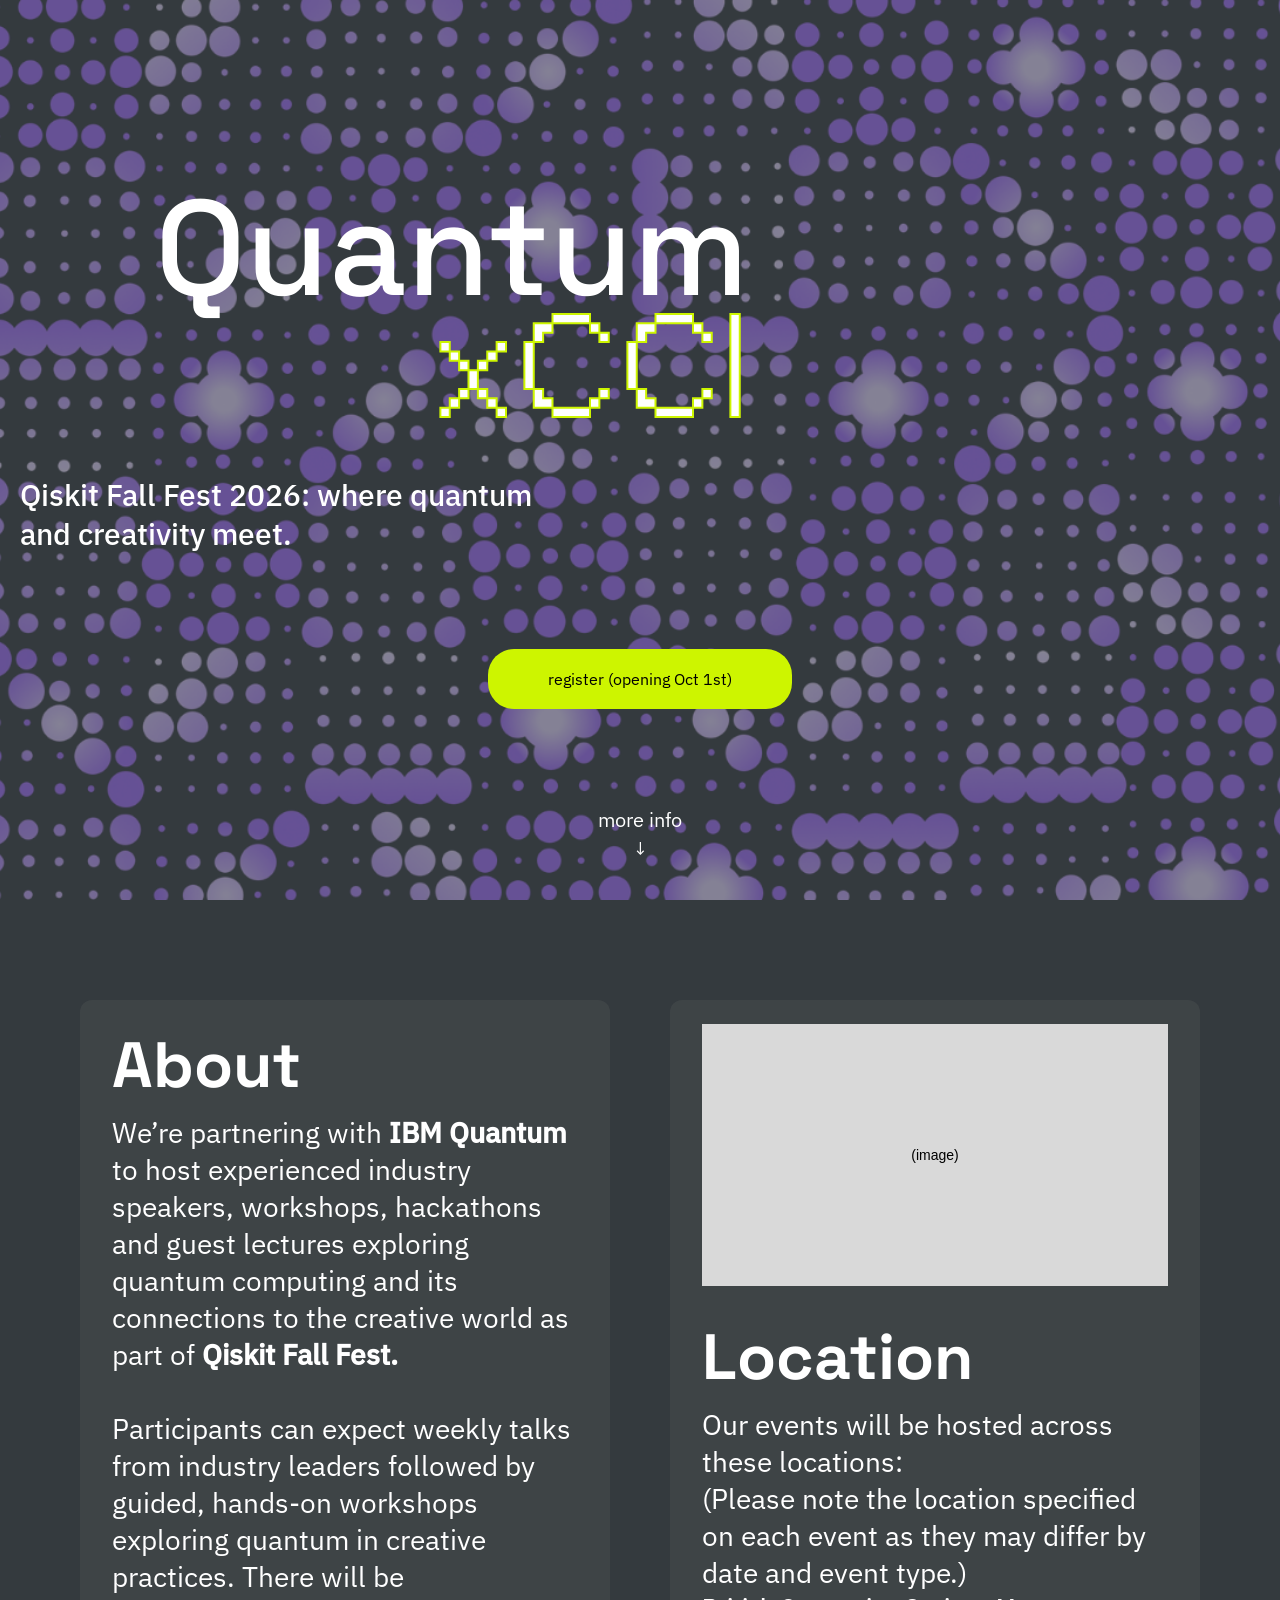
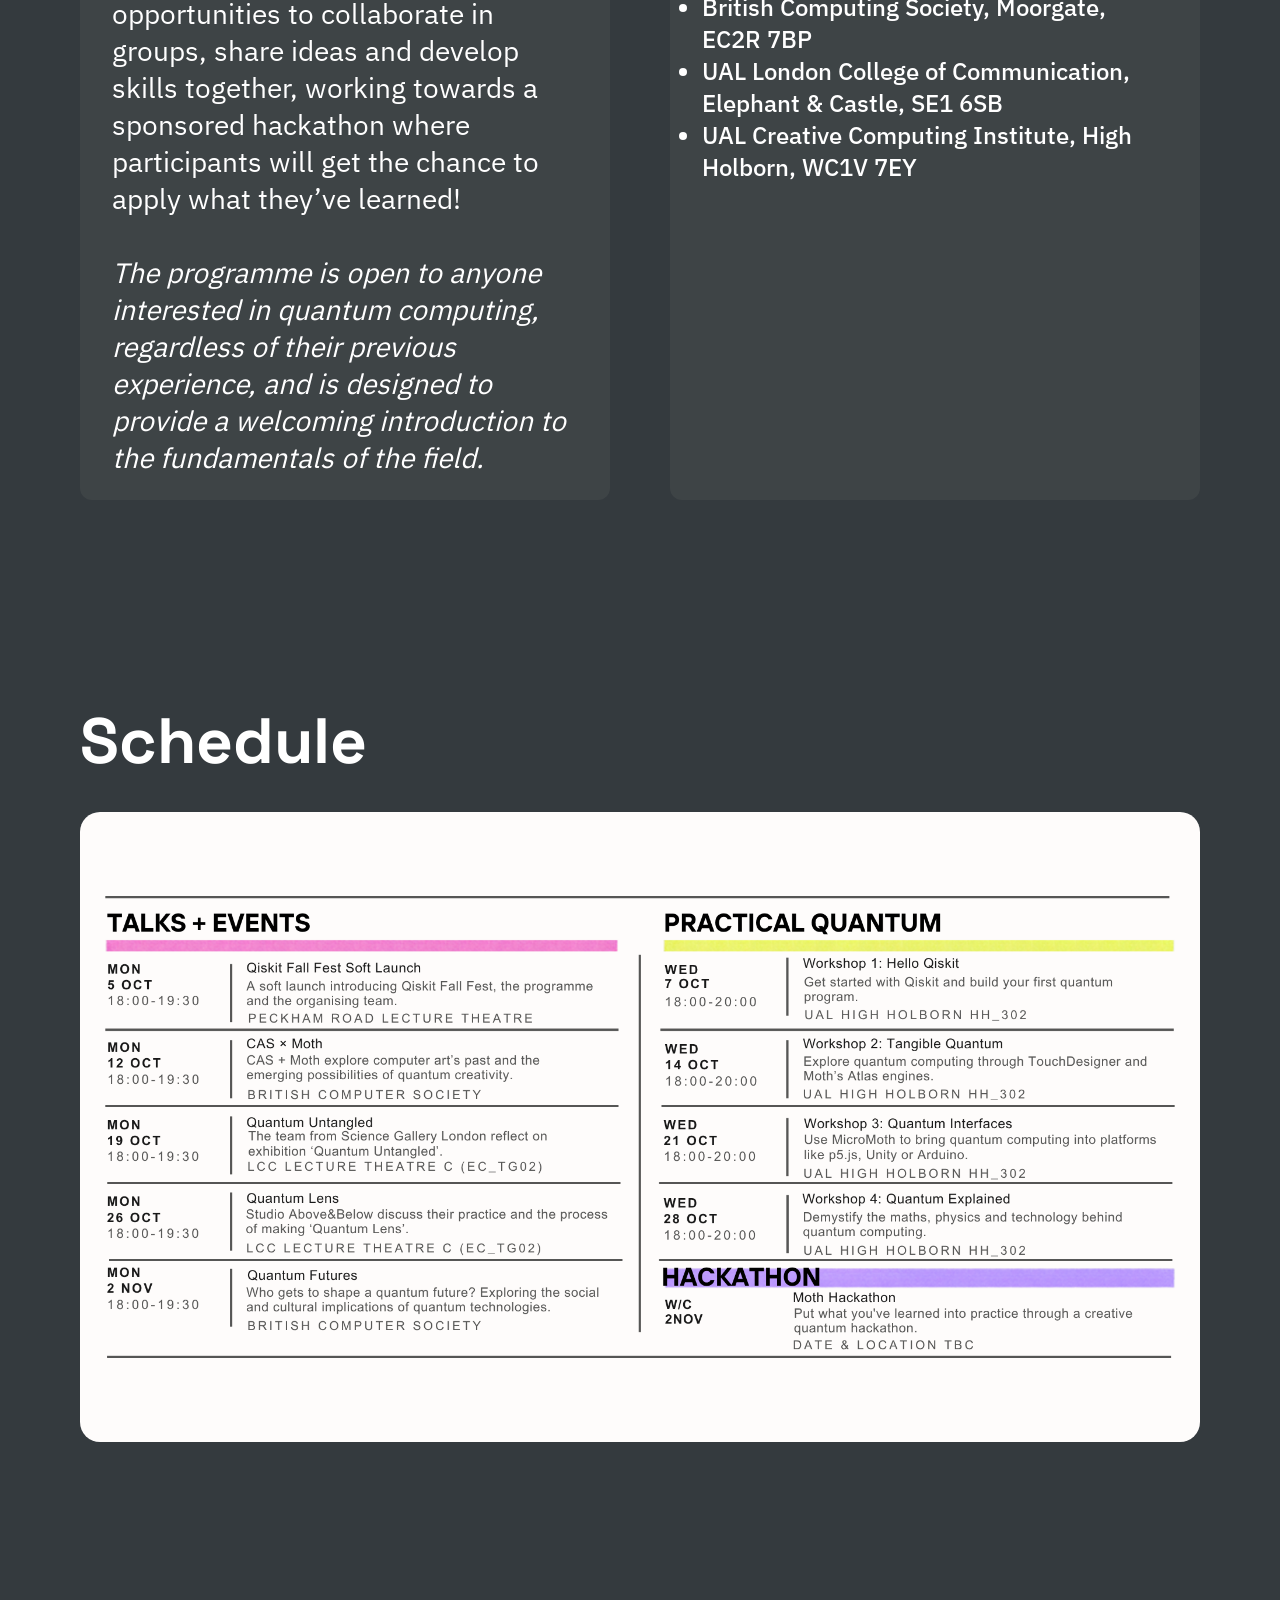
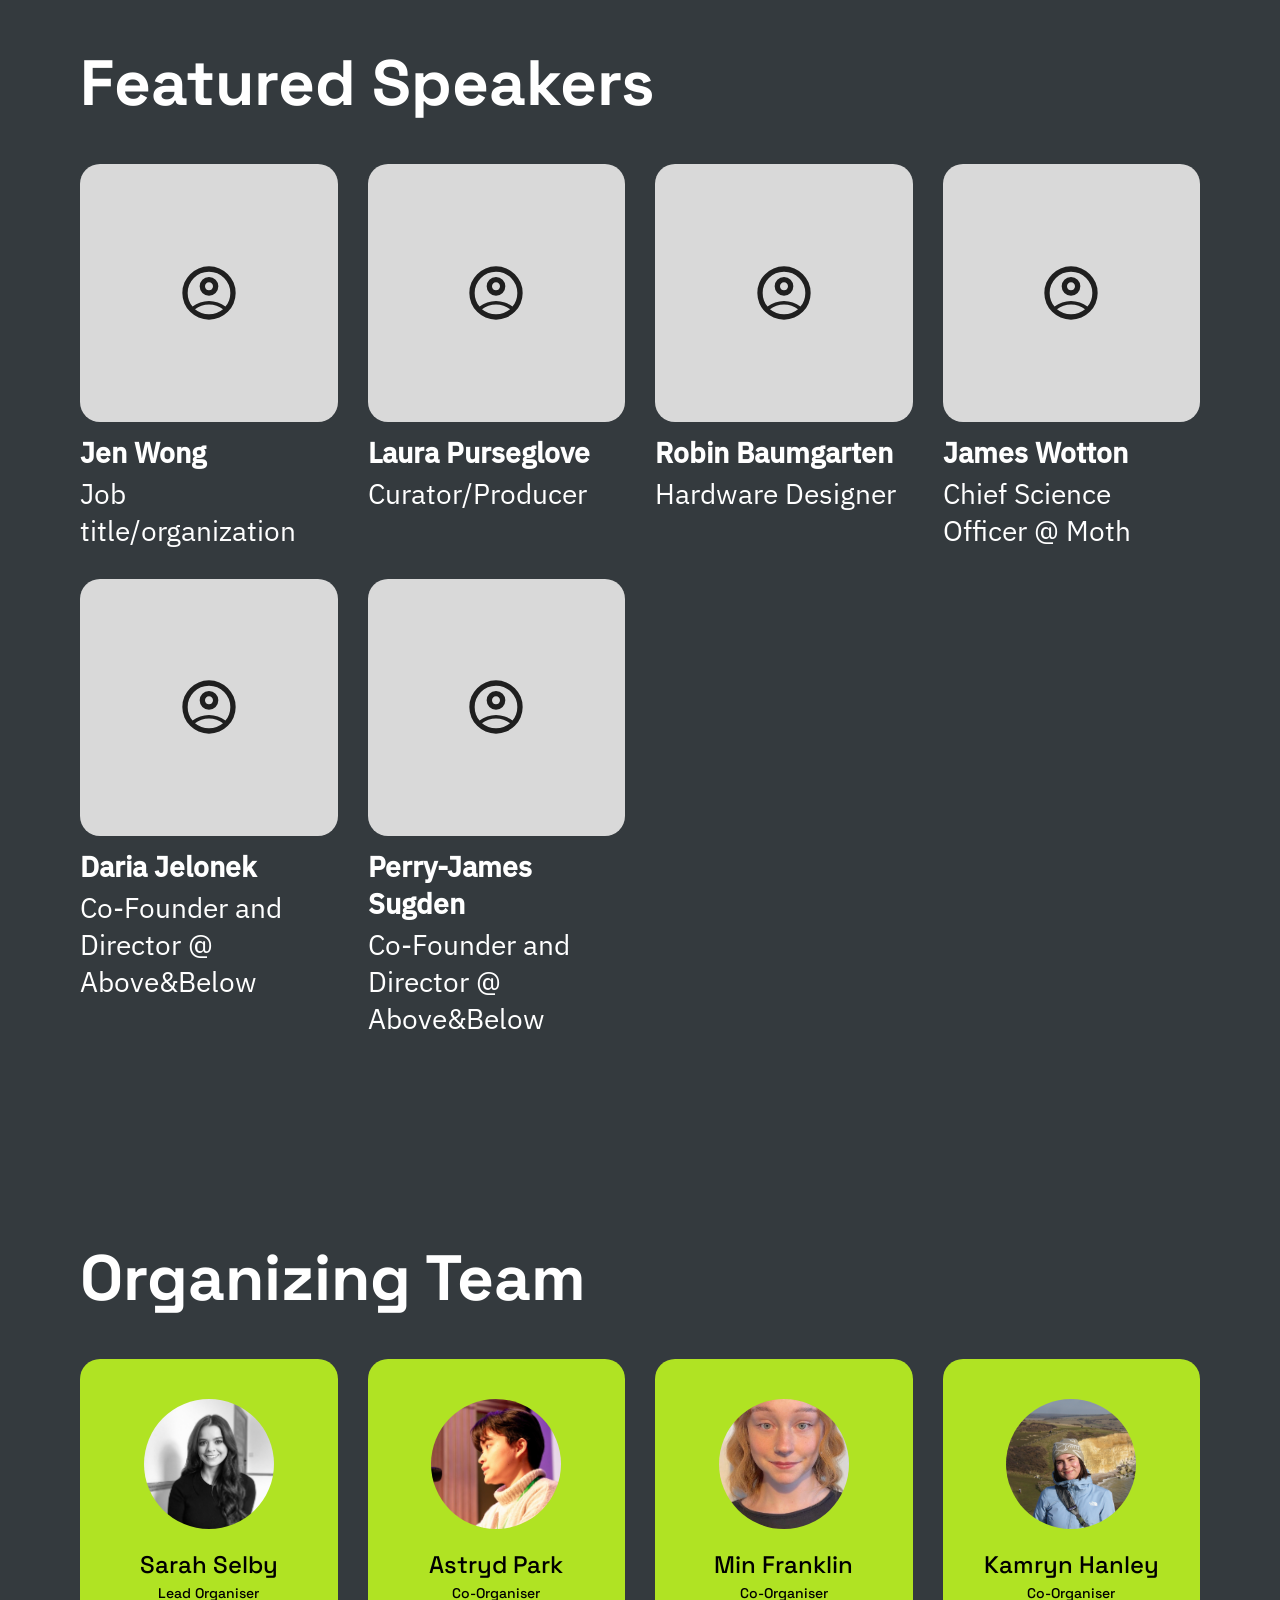
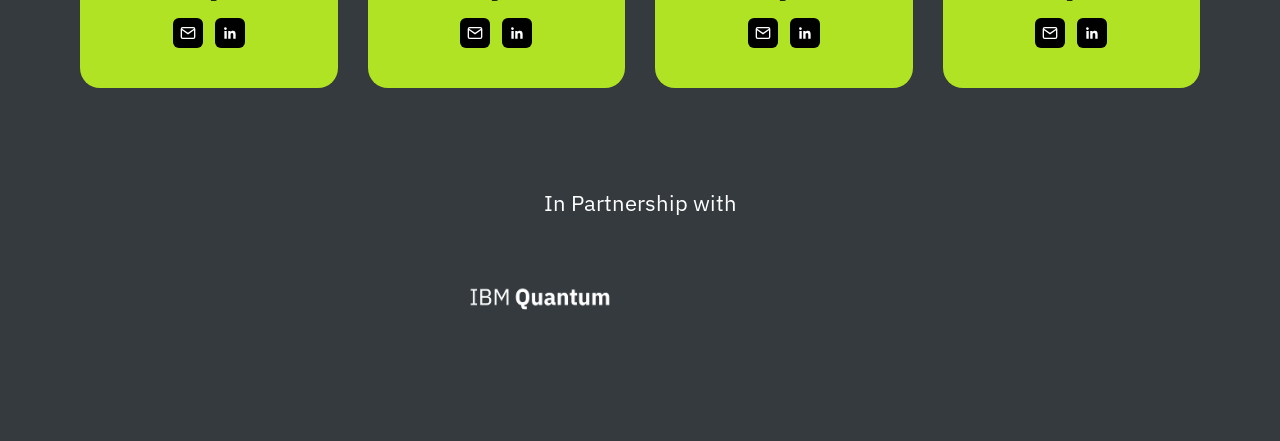
==== commit e96f3015: "ading page for registration links + putting in schedule" ====
--- a/index.html
+++ b/index.html
@@ -16,7 +16,7 @@
                     </div>  
                     <p class="subtext">Qiskit Fall Fest 2026: where quantum and creativity meet.</p>
                 </div>
-                <a href="#" class="register-btn">register (opening Oct 1st)</a>
+                <a href="links-page.html" class="register-btn">register (opening Oct 1st)</a>
                 <a href="#more-info" class="more-info">
                     <span>more info</span>
                     <span class="arrow">&#8595;</span>
@@ -61,8 +61,8 @@
             <!-- Schedule Section ---------------------------------------->
             <section class="schedule-section">
                 <h4>Schedule</h4>
-                <div class="schedule-placeholder">
-                    <span>more info coming soon</span>
+                <div class="schedule-image">
+                    <img src="assets/schedule-info.png" alt="Schedule Info" />
                 </div>
             </section>
 
--- a/style.css
+++ b/style.css
@@ -276,20 +276,16 @@
     text-align: left;
 }
  
-.schedule-placeholder {
+.schedule-image img{
     width: 100%;
-    height: 600px;
+    height: 100%;
+    border-radius: 20px;
     background-color: #d9d9d9;
     display: flex;
     align-items: center;
     justify-content: center;
 }
  
-.schedule-placeholder span {
-    font-family: Arial;
-    font-size: 28px;
-    color: #000;
-}
  
 /* Featured Speakers section */
 .speakers-section {
@@ -456,6 +452,38 @@
     width: 200px;
     height: 80px;
 }
+
+/* Links Page */
+
+.links-section {
+    display: flex;
+    flex-direction: column;
+    align-items: center;   /* centers the heading and the list horizontally */
+    text-align: center;
+    padding-top: 4rem;
+}
+
+.links-section h6{
+    color: #FFF;
+    font-family: Space Grotesk;
+    font-size: 24px;
+    font-weight: 500;
+    line-height: normal;
+    margin-bottom: 2rem;
+}
+
+.link-pill {
+    display: block;
+    width: 482px;
+    height: 78px;
+    max-width: 90%;
+    padding: 1rem 2rem;
+    margin: 1.5rem 0;
+    background: #E8DBFF;
+    border-radius: 999px;
+    text-decoration: none;
+    color: #FFF;
+}
  
 @media (max-width: 900px) {
     .team-grid {
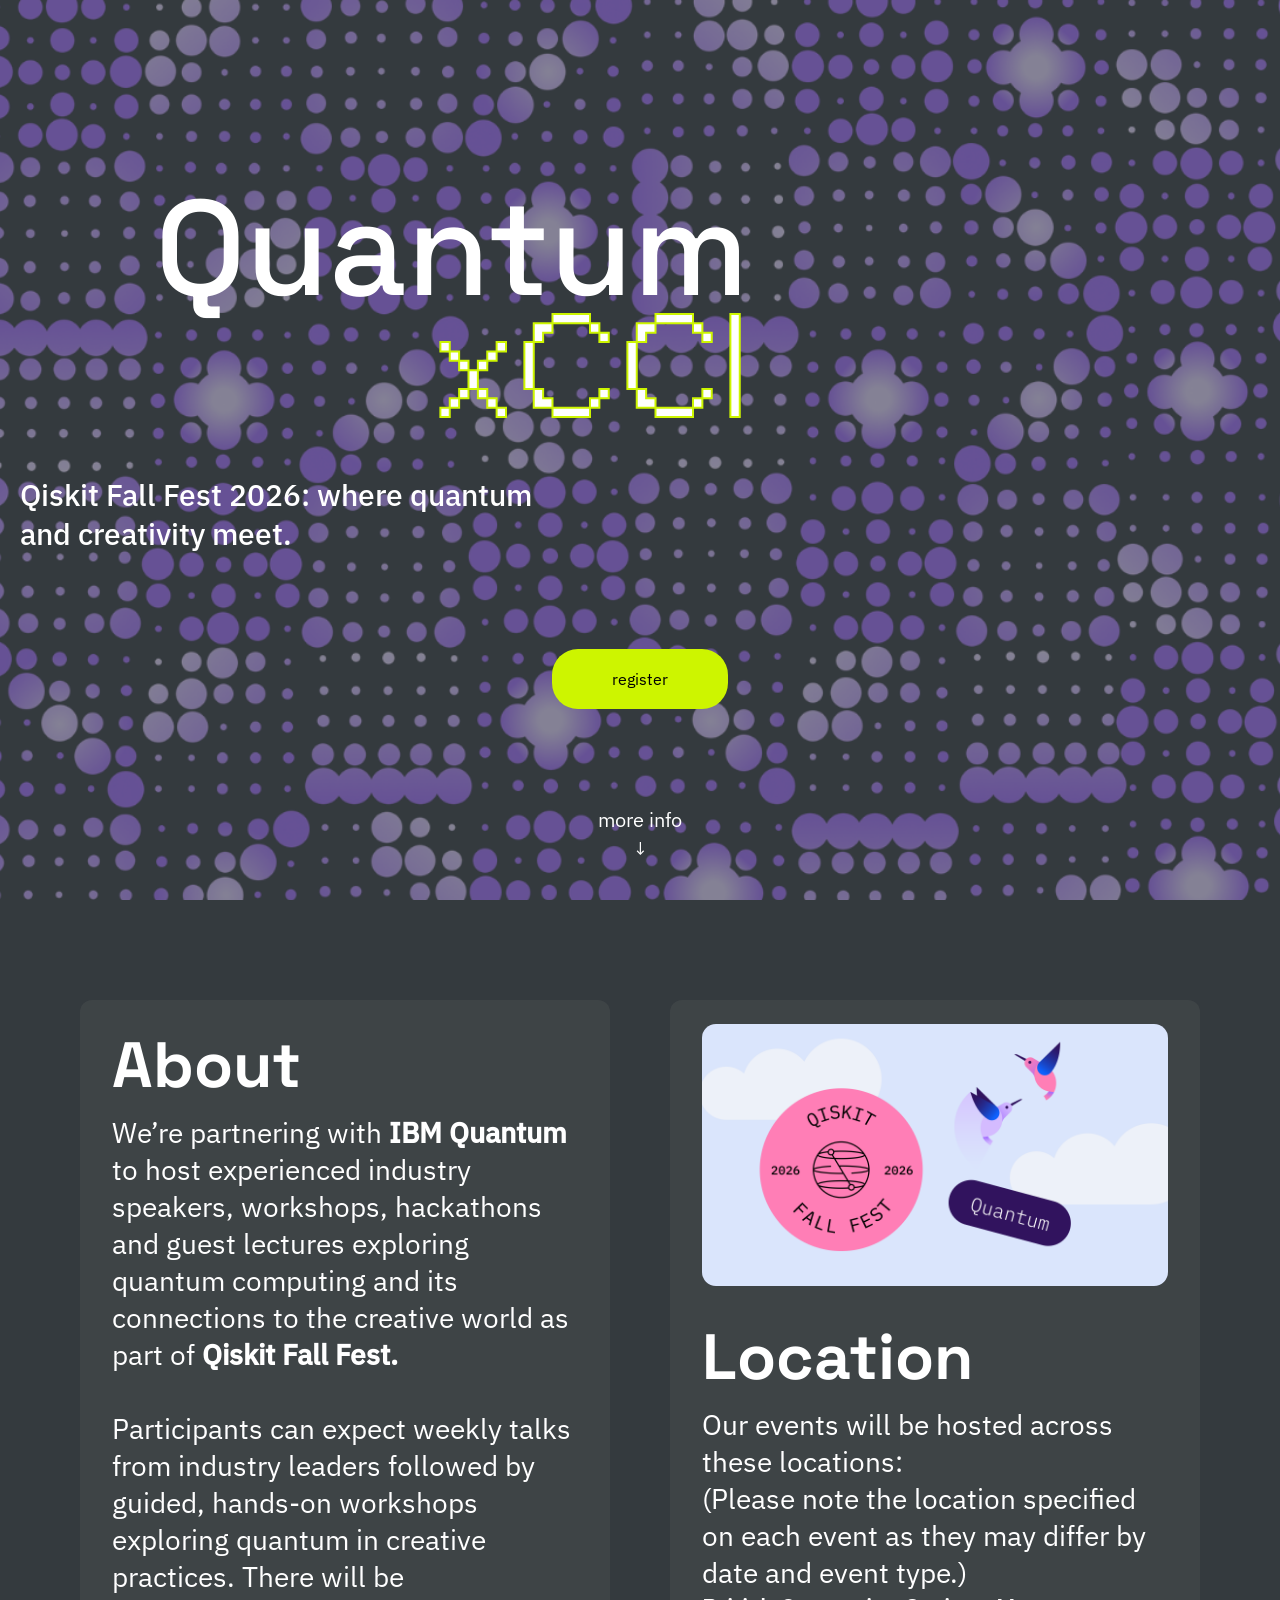
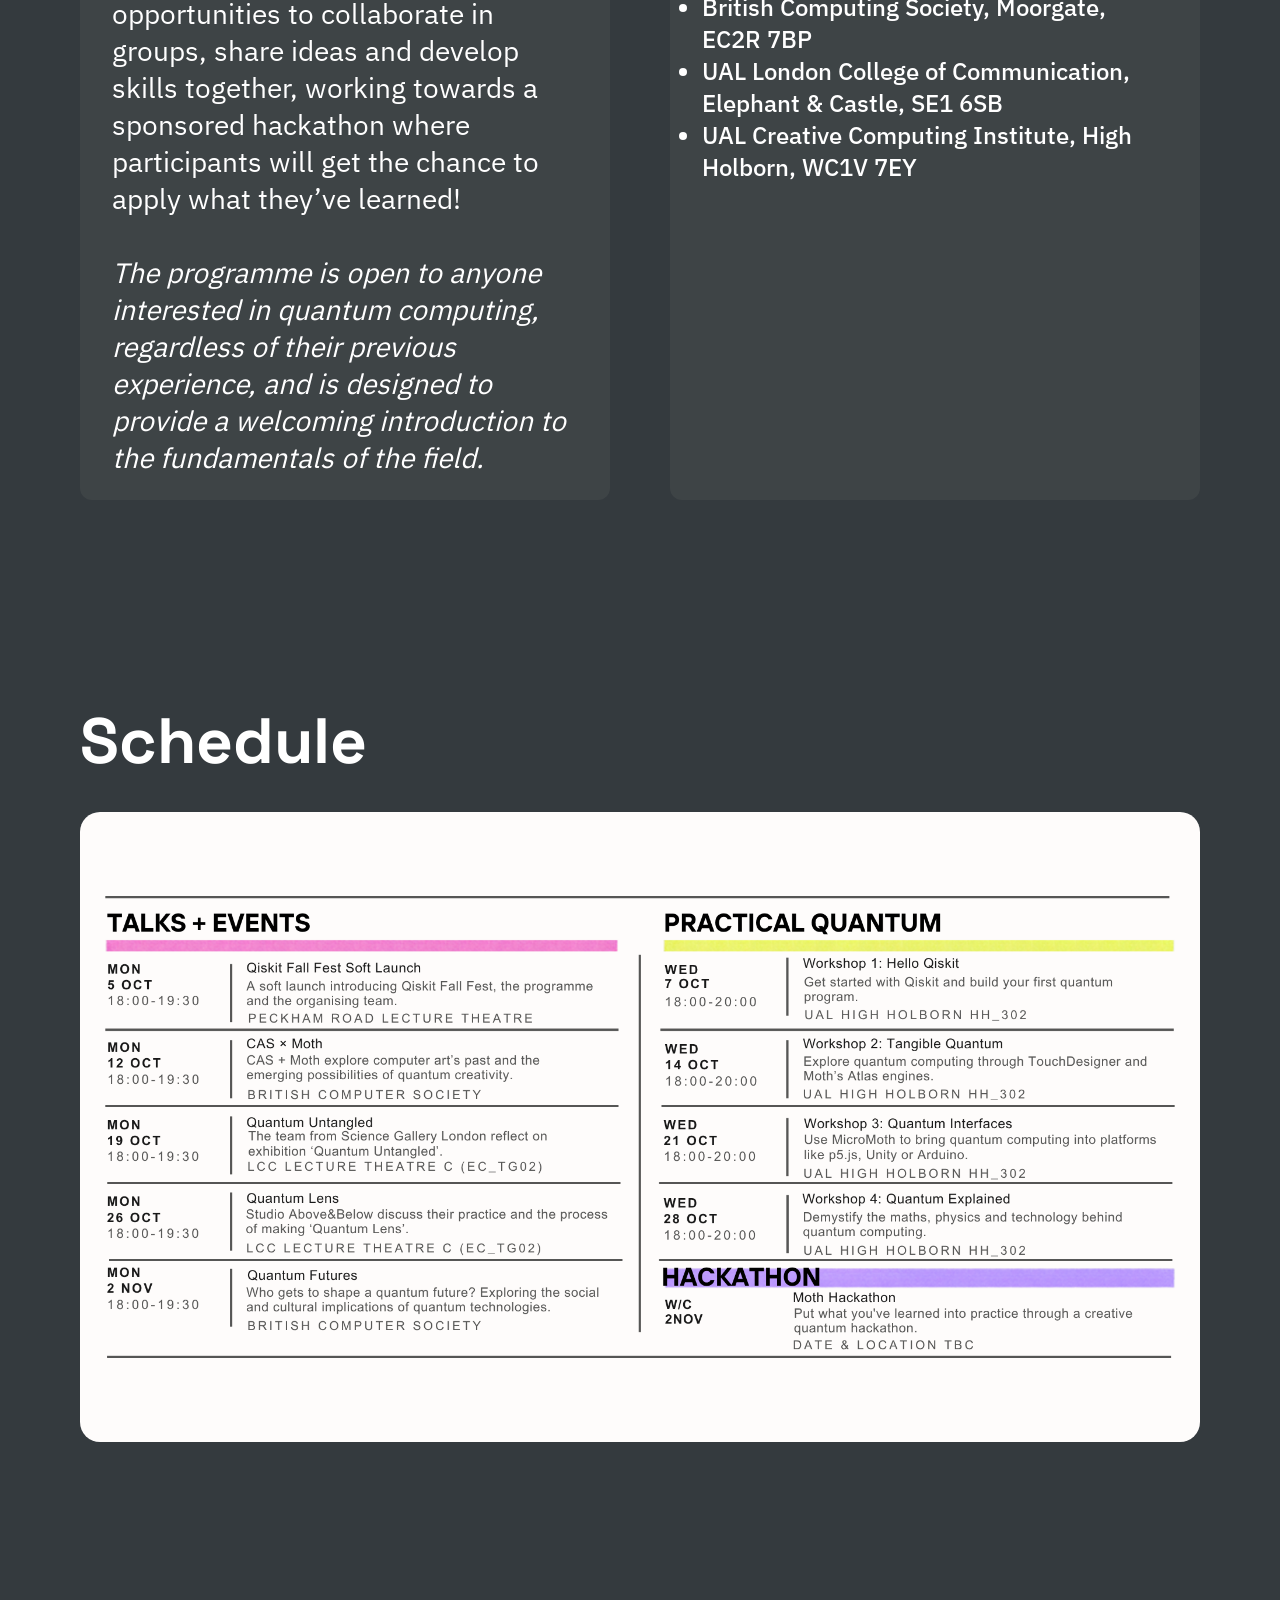
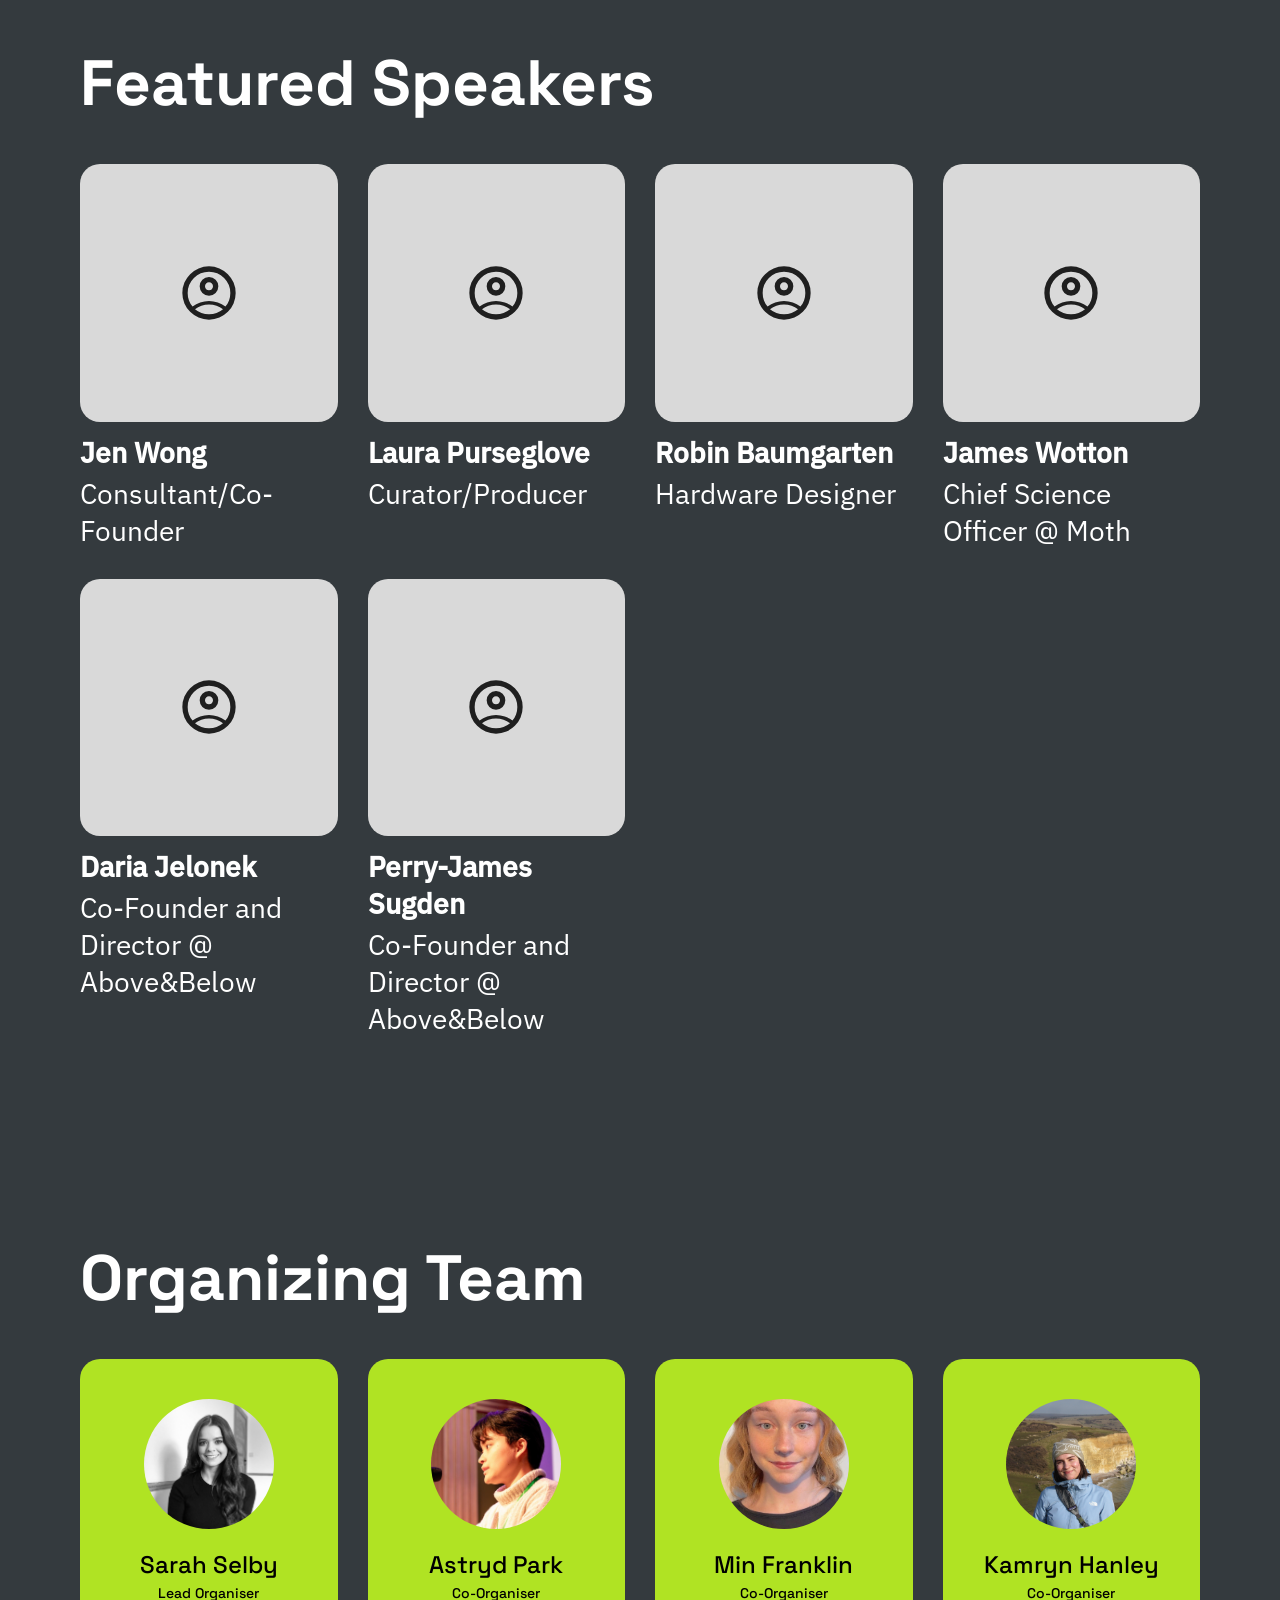
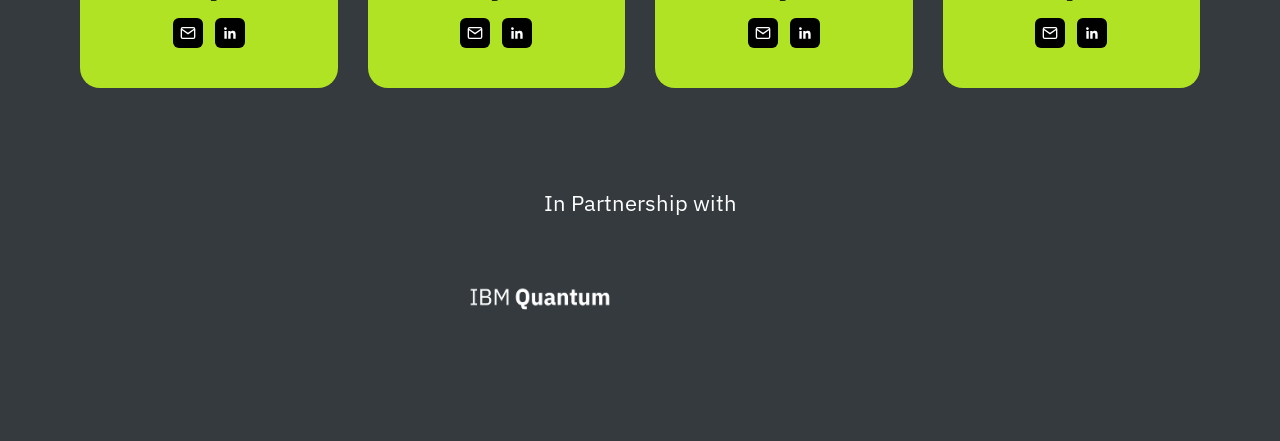
==== commit 7af014c3: "updated styling on the links page and adding image for location" ====
--- a/index.html
+++ b/index.html
@@ -16,7 +16,7 @@
                     </div>  
                     <p class="subtext">Qiskit Fall Fest 2026: where quantum and creativity meet.</p>
                 </div>
-                <a href="links-page.html" class="register-btn">register (opening Oct 1st)</a>
+                <a href="links-page.html" class="register-btn">register</a>
                 <a href="#more-info" class="more-info">
                     <span>more info</span>
                     <span class="arrow">&#8595;</span>
@@ -40,8 +40,8 @@
                          
                 </div>
                 <div class="location-col">
-                    <div class="image-placeholder">
-                        <span>(image)</span>
+                    <div class="image-qiskit">
+                        <img src="assets/fall-fest.png" alt="Qiskit Fall Fest Graphic" />
                     </div>
                     <h4>Location</h4>
                     <p class="section-subtext">
@@ -75,7 +75,7 @@
                             <svg xmlns="http://www.w3.org/2000/svg" height="64" viewBox="0 -960 960 960" width="64"><path d="M234-276q51-39 114-61.5T480-360q69 0 132 22.5T726-276q35-41 54.5-93T800-480q0-133-93.5-226.5T480-800q-133 0-226.5 93.5T160-480q0 59 19.5 111t54.5 93Zm246-164q-59 0-99.5-40.5T340-580q0-59 40.5-99.5T480-720q59 0 99.5 40.5T620-580q0 59-40.5 99.5T480-440Zm0 360q-83 0-156-31.5T197-197q-54-54-85.5-127T80-480q0-83 31.5-156T197-763q54-54 127-85.5T480-880q83 0 156 31.5T763-763q54 54 85.5 127T880-480q0 83-31.5 156T763-197q-54 54-127 85.5T480-80Zm0-80q60 0 113-20.5t97-57.5q-44-32-97-50t-113-18q-60 0-113 18t-97 50q44 37 97 57.5T480-160Zm0-360q26 0 43-17t17-43q0-26-17-43t-43-17q-26 0-43 17t-17 43q0 26 17 43t43 17Zm0-60Zm0 360Z"/></svg>
                         </div>
                         <h5>Jen Wong</h5>
-                        <p class="section-subtext">Job title/organization</p>
+                        <p class="section-subtext">Consultant/Co-Founder</p>
                     </div>
                     <div class="speaker-card">
                         <div class="speaker-photo">
--- a/style.css
+++ b/style.css
@@ -243,24 +243,18 @@
     flex-direction: column;
 }
  
-.image-placeholder {
+.image-qiskit img {
     width: 100%;
     max-width: 700px;
     aspect-ratio: 16 / 9;
-    background-color: #d9d9d9;
-    display: flex;
+    display: flex;
+    border-radius: 14px;
     align-items: center;
     justify-content: center;
     margin-bottom: 30px;
 }
  
-.image-placeholder span {
-    background-color: #d9d9d9;
-    padding: 4px 10px;
-    font-family: Arial;
-    font-size: 14px;
-    color: #000;
-}
+
 /* Schedule section */
 .schedule-section {
     padding: 100px 80px;
@@ -454,13 +448,24 @@
 }
 
 /* Links Page */
+.back-btn {
+    padding: 10px;
+    top: 40px;
+    left: 40px;
+    position: absolute;
+}
+
+.back-arrow {
+    height: 30px;
+    width: 30px;
+}
 
 .links-section {
     display: flex;
     flex-direction: column;
     align-items: center;   /* centers the heading and the list horizontally */
     text-align: center;
-    padding-top: 4rem;
+    padding-top: 12rem;
 }
 
 .links-section h6{
@@ -479,10 +484,17 @@
     max-width: 90%;
     padding: 1rem 2rem;
     margin: 1.5rem 0;
-    background: #E8DBFF;
+    background: #A570FF;
     border-radius: 999px;
     text-decoration: none;
-    color: #FFF;
+    font-family: Space Grotesk;
+    font-weight: 300;
+    font-size: 16px;
+    color: #FFF;
+}
+
+.link-pill:hover {
+    background-color: #8a4ed1;
 }
  
 @media (max-width: 900px) {
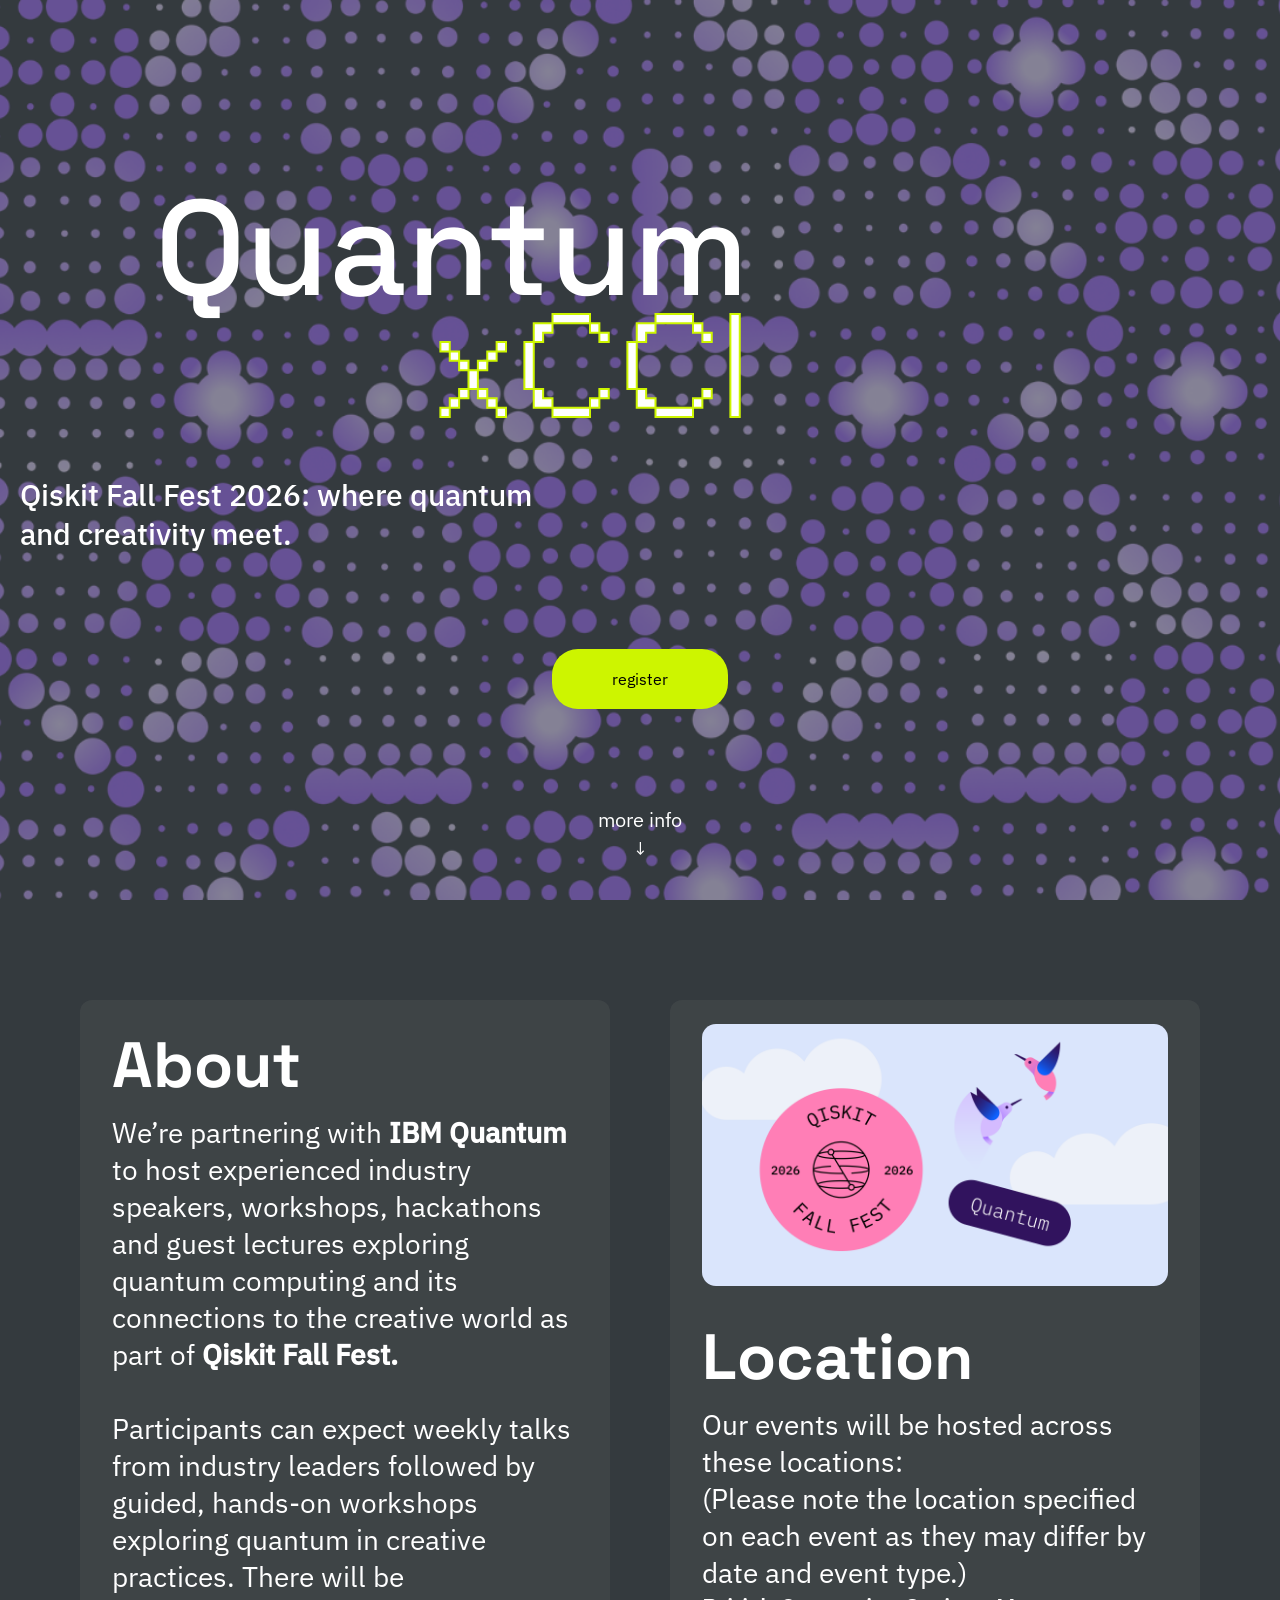
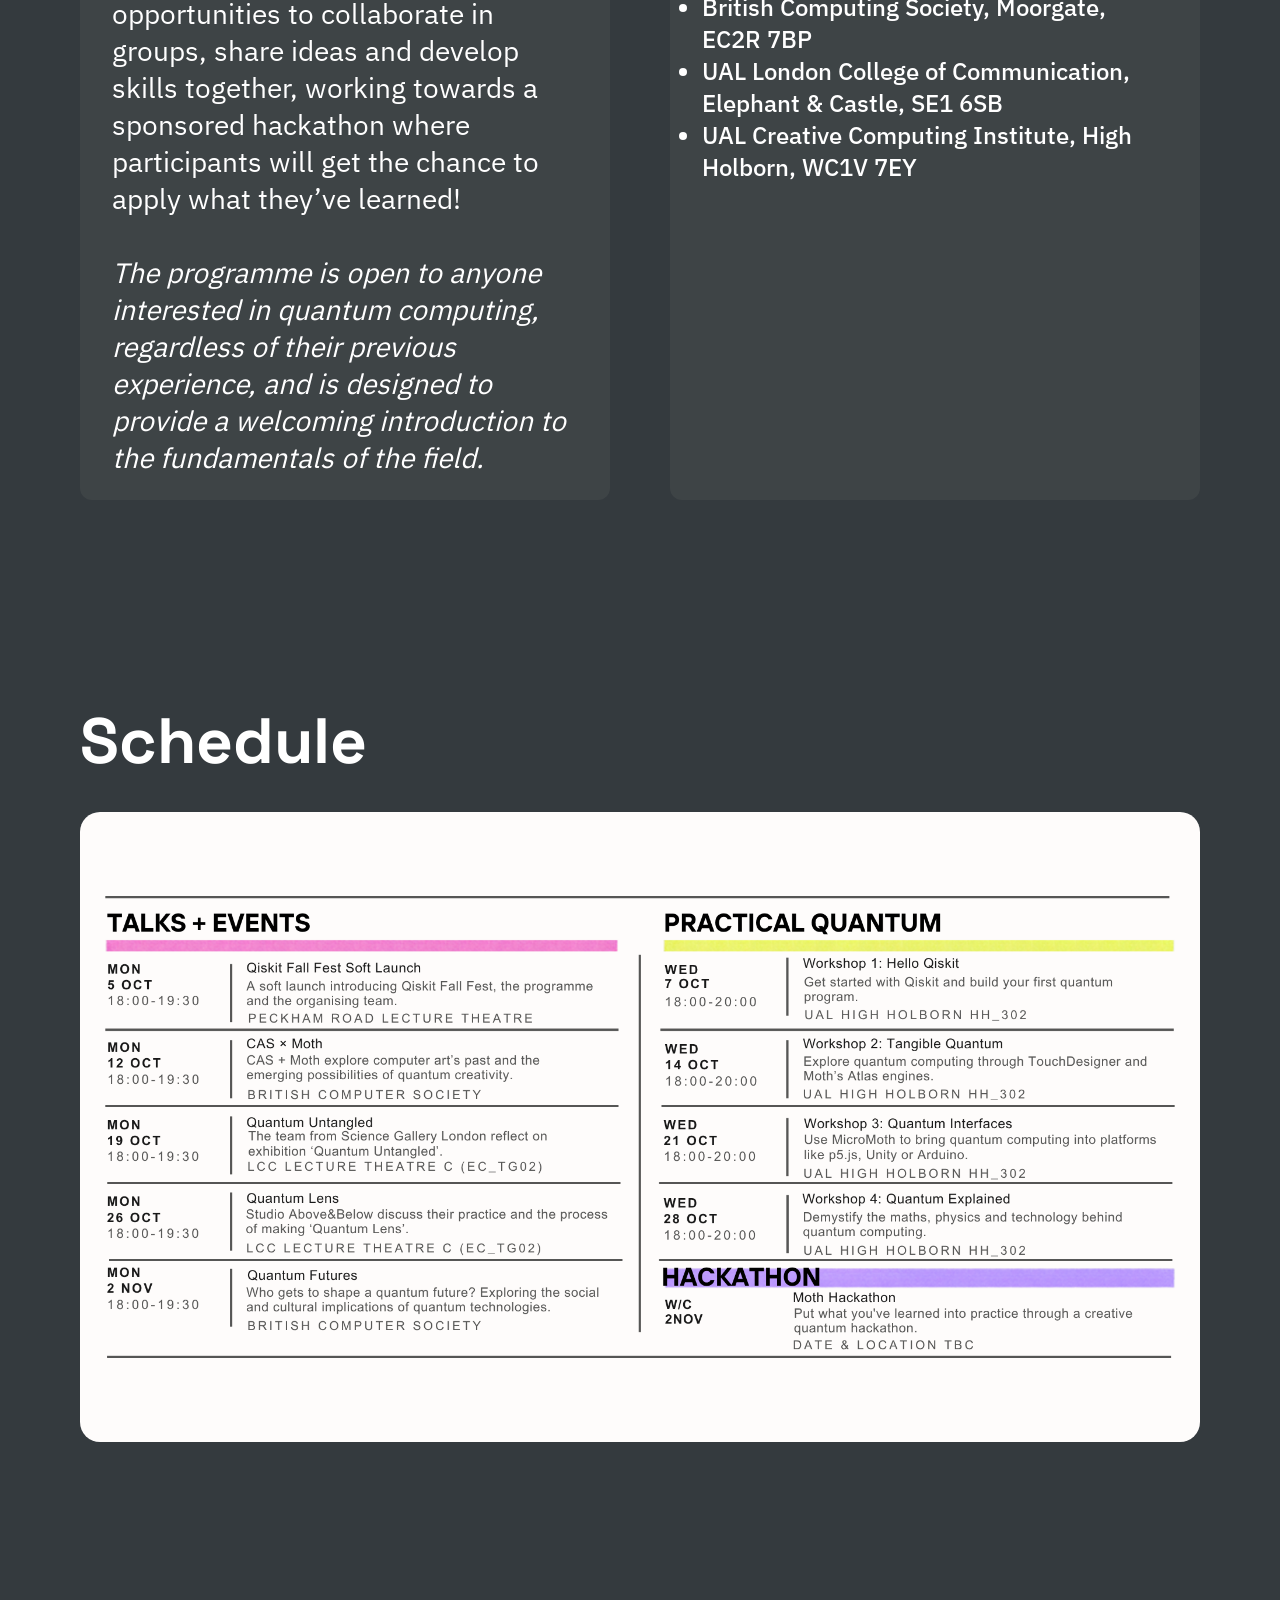
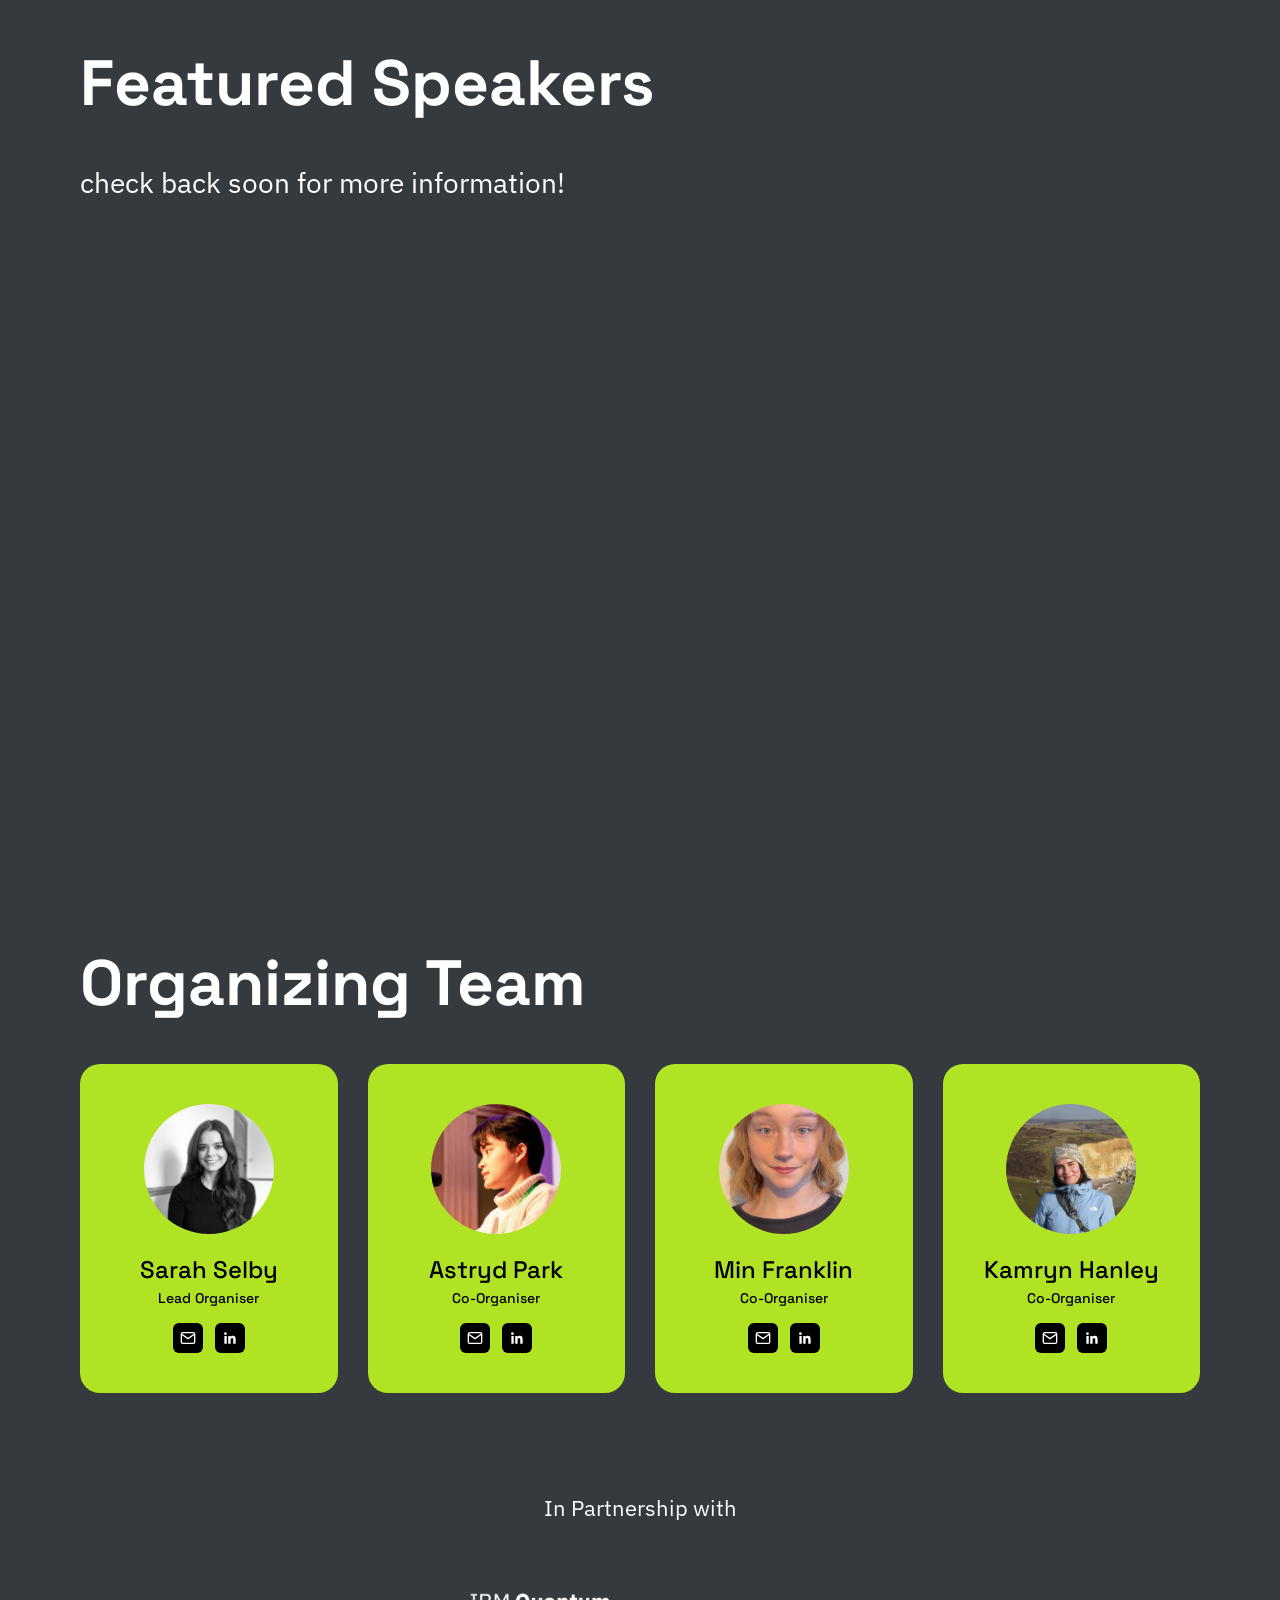
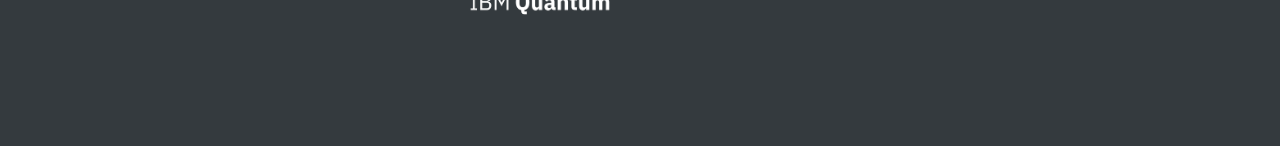
==== commit e6264f09: "hiding speaker section, hiding a few of the links" ====
--- a/index.html
+++ b/index.html
@@ -69,7 +69,8 @@
             <!-- Speakers Section ---------------------------------------->
             <section class="speakers-section">
                 <h4>Featured Speakers</h4>
-                <div class="speakers-grid">
+                <p>check back soon for more information!</p>
+                <!-- <div class="speakers-grid">
                     <div class="speaker-card">
                         <div class="speaker-photo">
                             <svg xmlns="http://www.w3.org/2000/svg" height="64" viewBox="0 -960 960 960" width="64"><path d="M234-276q51-39 114-61.5T480-360q69 0 132 22.5T726-276q35-41 54.5-93T800-480q0-133-93.5-226.5T480-800q-133 0-226.5 93.5T160-480q0 59 19.5 111t54.5 93Zm246-164q-59 0-99.5-40.5T340-580q0-59 40.5-99.5T480-720q59 0 99.5 40.5T620-580q0 59-40.5 99.5T480-440Zm0 360q-83 0-156-31.5T197-197q-54-54-85.5-127T80-480q0-83 31.5-156T197-763q54-54 127-85.5T480-880q83 0 156 31.5T763-763q54 54 85.5 127T880-480q0 83-31.5 156T763-197q-54 54-127 85.5T480-80Zm0-80q60 0 113-20.5t97-57.5q-44-32-97-50t-113-18q-60 0-113 18t-97 50q44 37 97 57.5T480-160Zm0-360q26 0 43-17t17-43q0-26-17-43t-43-17q-26 0-43 17t-17 43q0 26 17 43t43 17Zm0-60Zm0 360Z"/></svg>
@@ -112,7 +113,7 @@
                         <h5>Perry-James Sugden</h5>
                         <p class="section-subtext">Co-Founder and Director @ Above&Below</p>
                     </div>
-                </div>
+                </div> -->
             </section>
 
             <!-- Organizing Team Section ------------------------------->
--- a/style.css
+++ b/style.css
@@ -287,6 +287,16 @@
     min-height: 100vh;
 }
  
+.speakers-section p {
+    color: #FFF;
+    font-family: IBM Plex Sans;
+    font-size: 28px;
+    font-weight: 400;
+    line-height: normal;
+    margin-top: 8px;
+    text-align: left;
+}
+
 .speakers-section h4 {
     color: #FFF;
     font-family: Space Grotesk Bold;
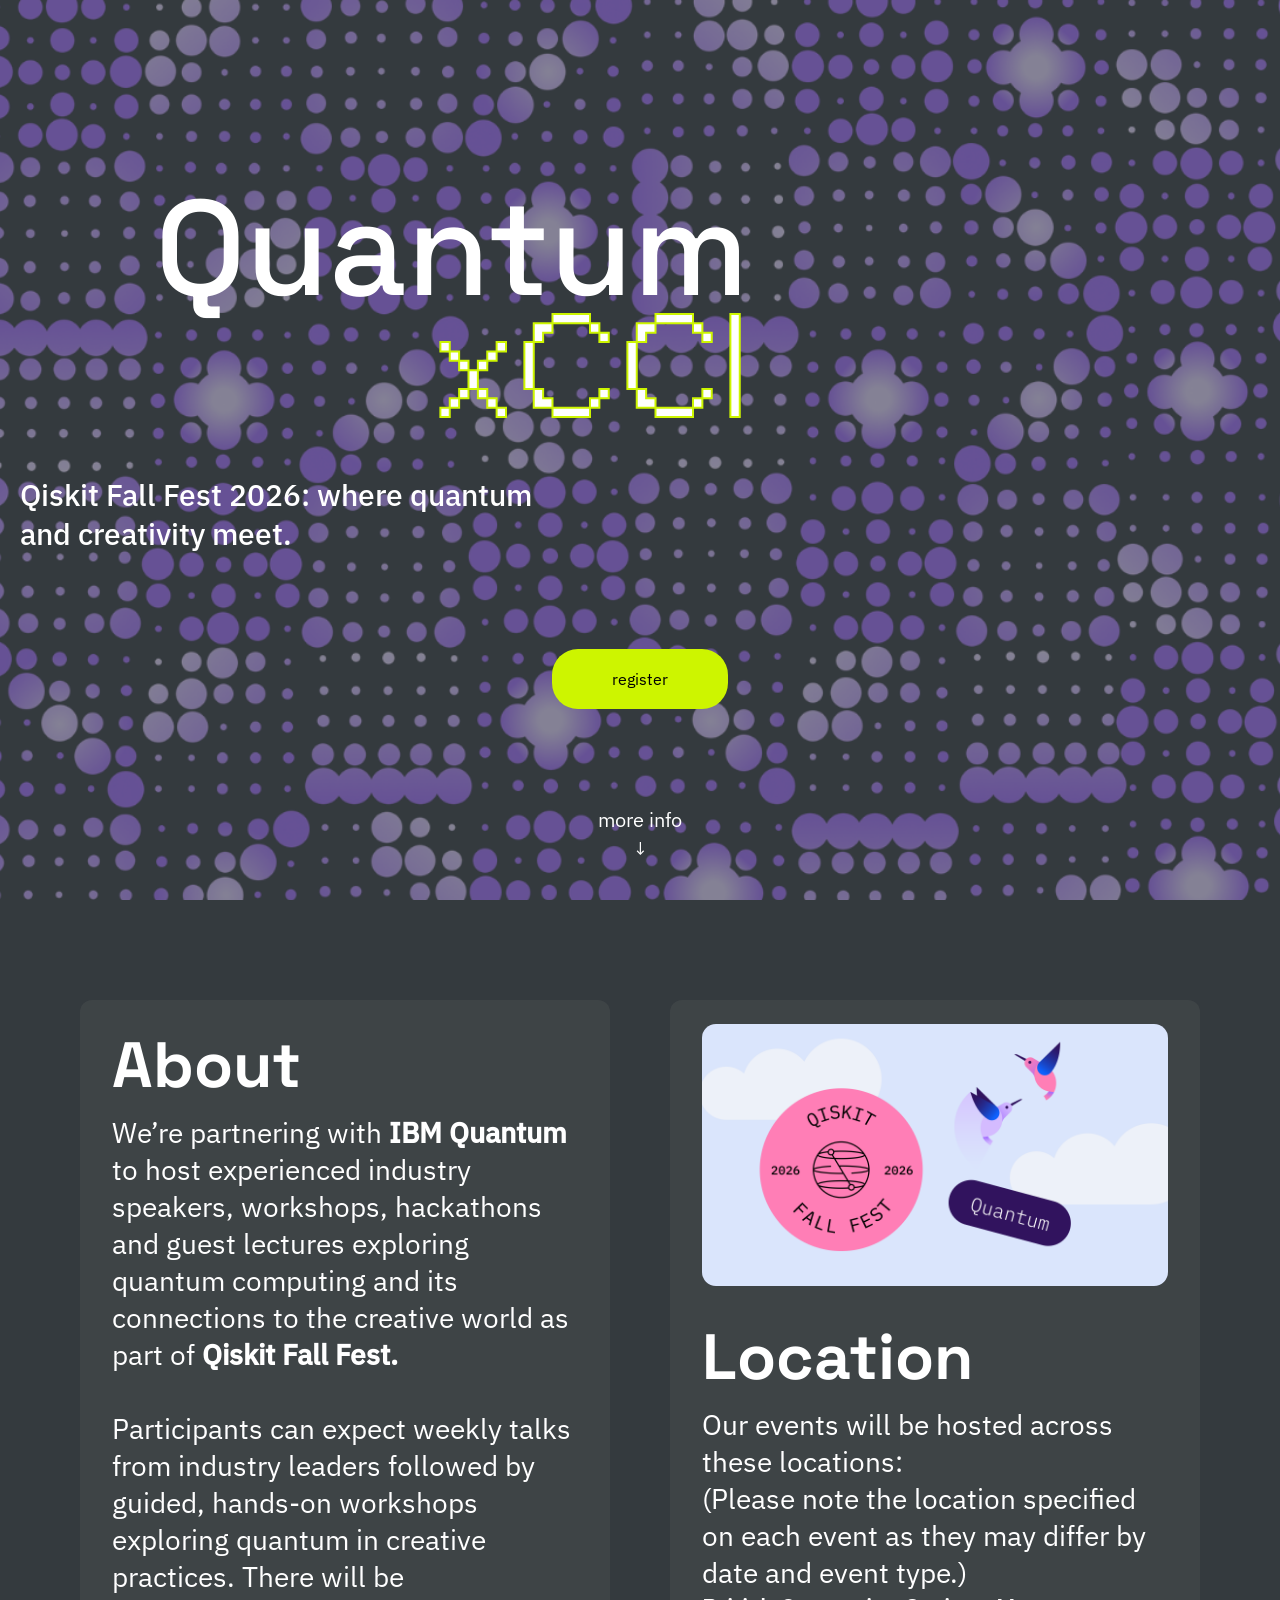
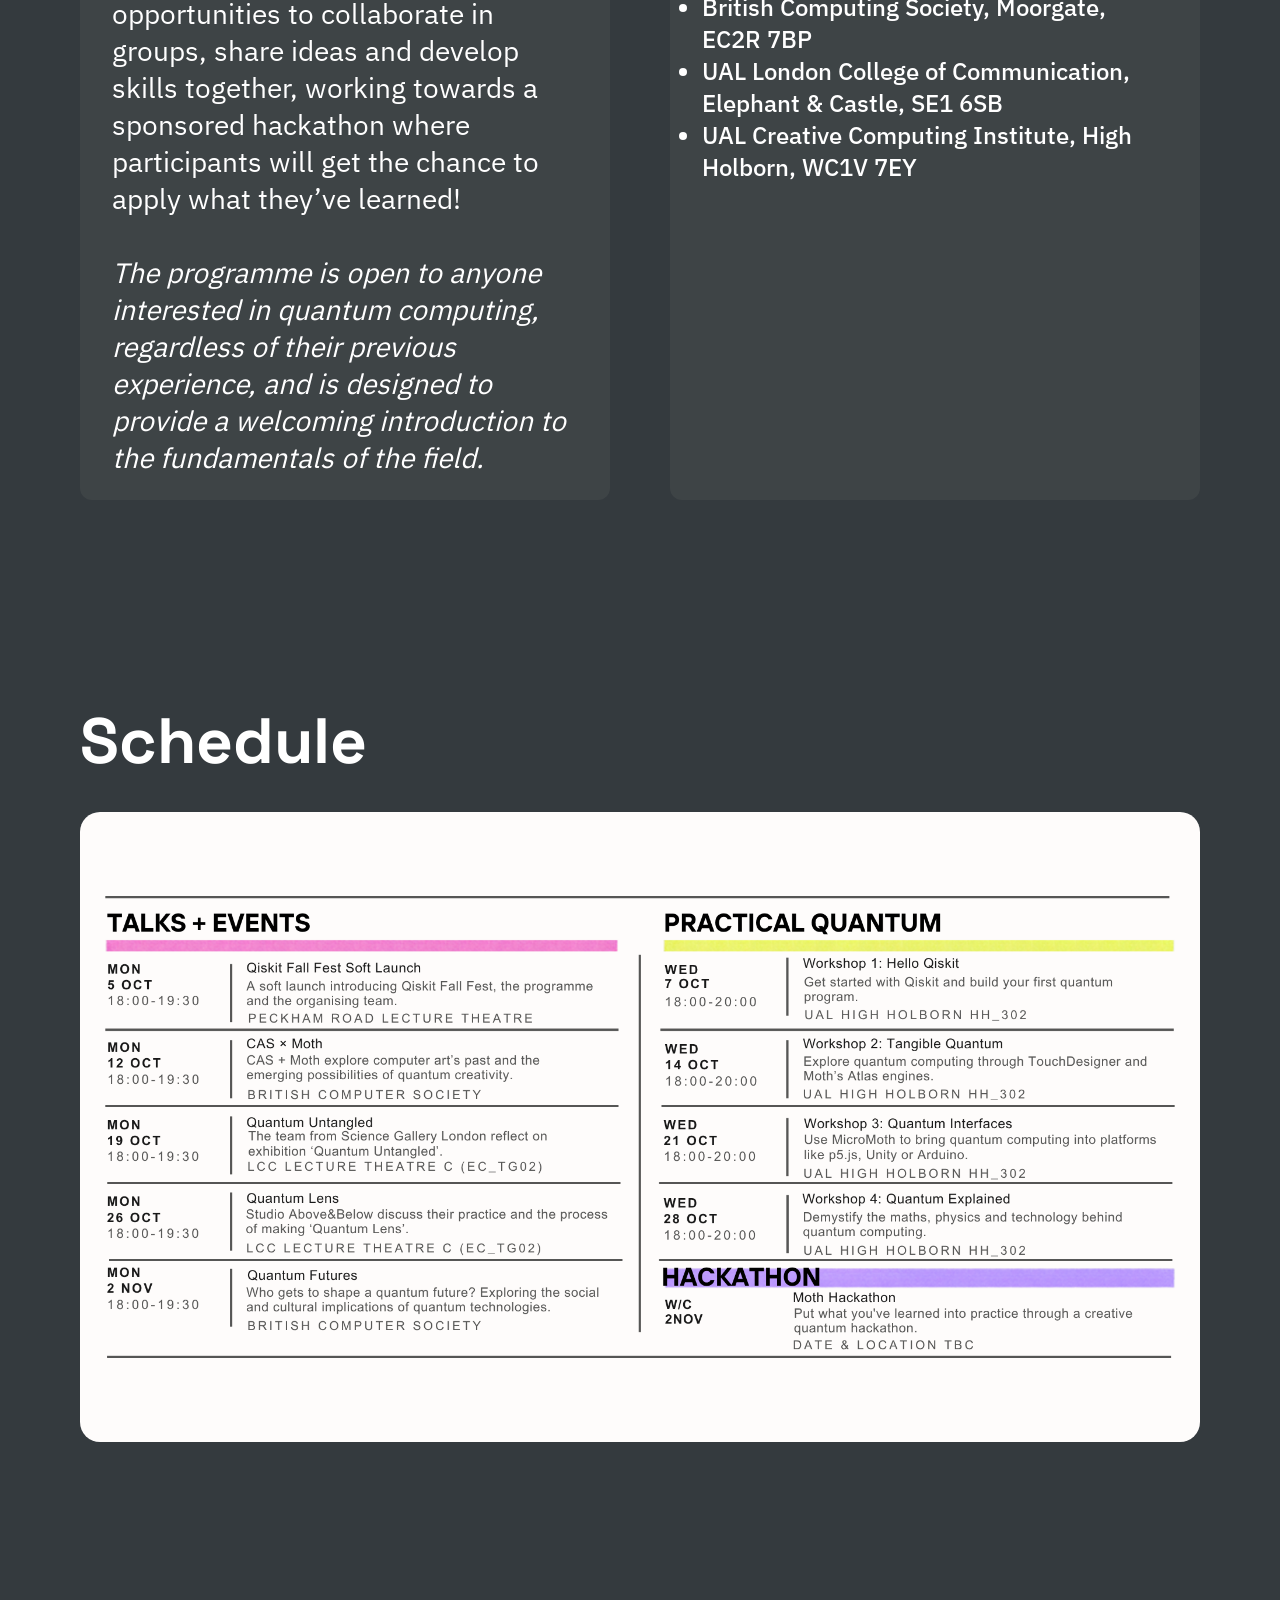
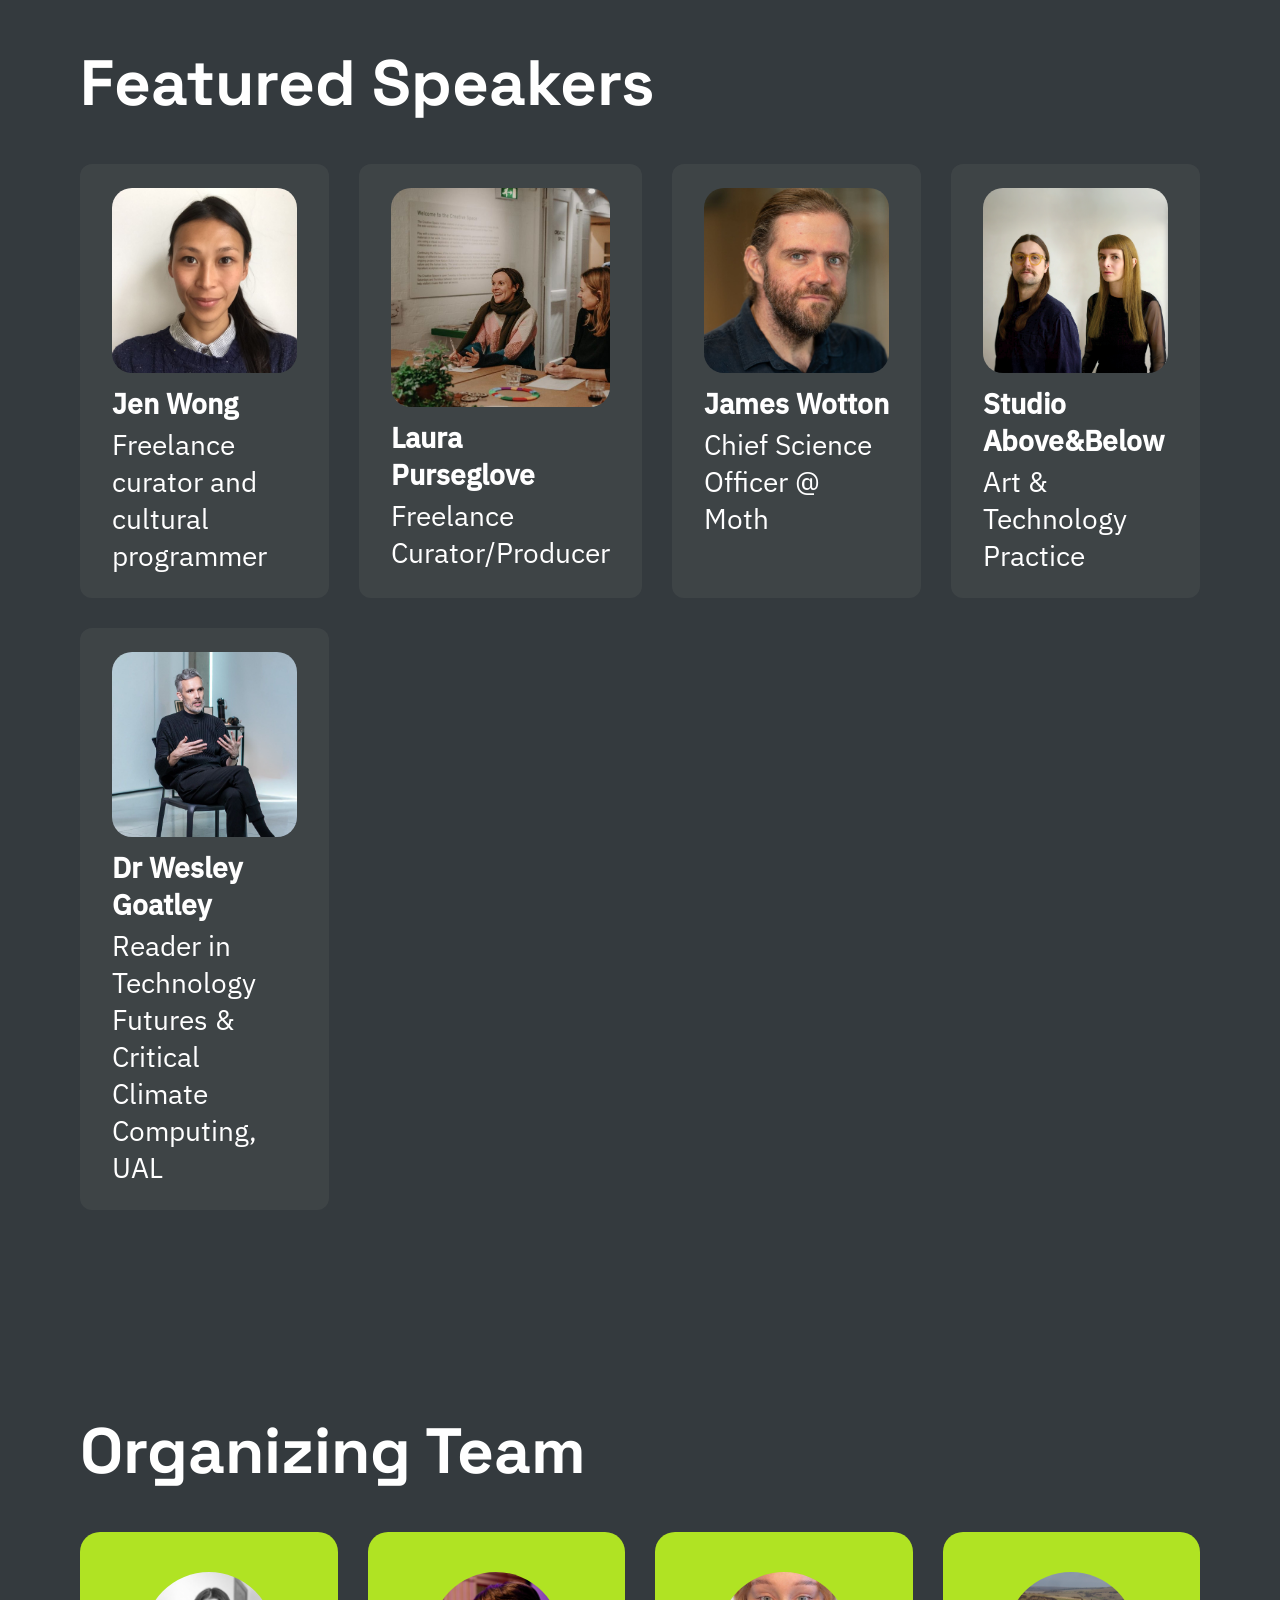
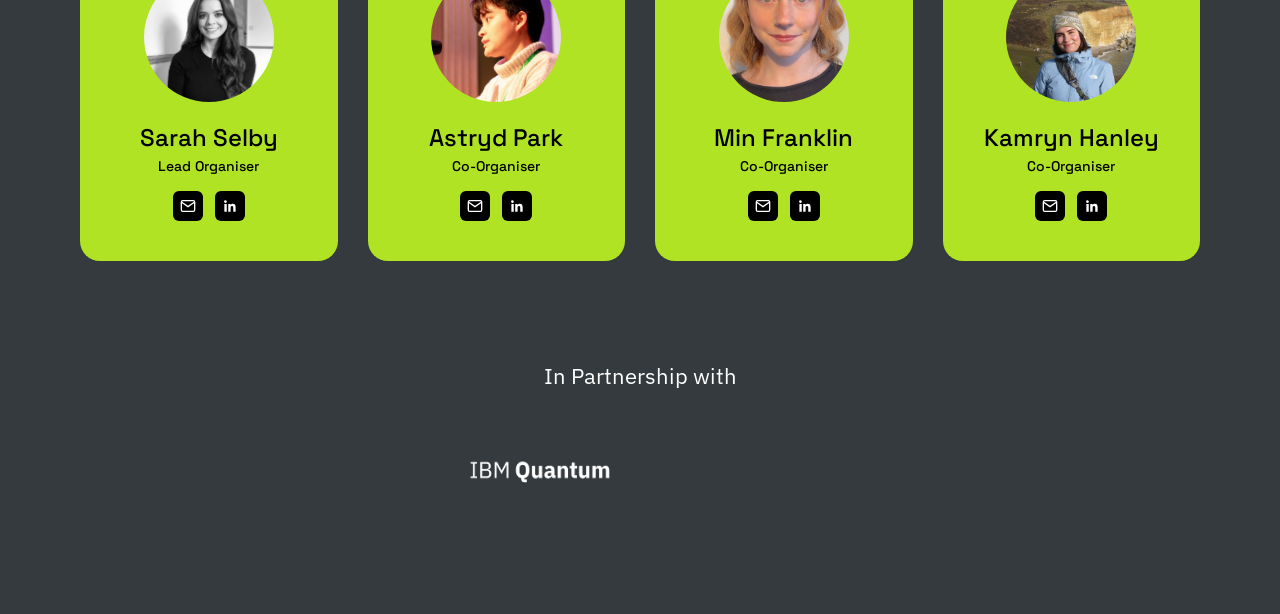
==== commit 18160b20: "updating speaker info section with speaker images and details" ====
--- a/index.html
+++ b/index.html
@@ -69,51 +69,61 @@
             <!-- Speakers Section ---------------------------------------->
             <section class="speakers-section">
                 <h4>Featured Speakers</h4>
-                <p>check back soon for more information!</p>
-                <!-- <div class="speakers-grid">
-                    <div class="speaker-card">
-                        <div class="speaker-photo">
-                            <svg xmlns="http://www.w3.org/2000/svg" height="64" viewBox="0 -960 960 960" width="64"><path d="M234-276q51-39 114-61.5T480-360q69 0 132 22.5T726-276q35-41 54.5-93T800-480q0-133-93.5-226.5T480-800q-133 0-226.5 93.5T160-480q0 59 19.5 111t54.5 93Zm246-164q-59 0-99.5-40.5T340-580q0-59 40.5-99.5T480-720q59 0 99.5 40.5T620-580q0 59-40.5 99.5T480-440Zm0 360q-83 0-156-31.5T197-197q-54-54-85.5-127T80-480q0-83 31.5-156T197-763q54-54 127-85.5T480-880q83 0 156 31.5T763-763q54 54 85.5 127T880-480q0 83-31.5 156T763-197q-54 54-127 85.5T480-80Zm0-80q60 0 113-20.5t97-57.5q-44-32-97-50t-113-18q-60 0-113 18t-97 50q44 37 97 57.5T480-160Zm0-360q26 0 43-17t17-43q0-26-17-43t-43-17q-26 0-43 17t-17 43q0 26 17 43t43 17Zm0-60Zm0 360Z"/></svg>
+                <div class="speakers-grid">
+                    <div class="speaker-card">
+                        <div class="speaker-photo">
+                            <a href="https://www.linkedin.com/in/jen-wong-65aa271a/">
+                                <img src="assets/Jen_Wong.jpg" alt="Jen Wong" class="speaker-avatar"/>
+                            </a>
                         </div>
                         <h5>Jen Wong</h5>
-                        <p class="section-subtext">Consultant/Co-Founder</p>
-                    </div>
-                    <div class="speaker-card">
-                        <div class="speaker-photo">
-                            <svg xmlns="http://www.w3.org/2000/svg" height="64" viewBox="0 -960 960 960" width="64"><path d="M234-276q51-39 114-61.5T480-360q69 0 132 22.5T726-276q35-41 54.5-93T800-480q0-133-93.5-226.5T480-800q-133 0-226.5 93.5T160-480q0 59 19.5 111t54.5 93Zm246-164q-59 0-99.5-40.5T340-580q0-59 40.5-99.5T480-720q59 0 99.5 40.5T620-580q0 59-40.5 99.5T480-440Zm0 360q-83 0-156-31.5T197-197q-54-54-85.5-127T80-480q0-83 31.5-156T197-763q54-54 127-85.5T480-880q83 0 156 31.5T763-763q54 54 85.5 127T880-480q0 83-31.5 156T763-197q-54 54-127 85.5T480-80Zm0-80q60 0 113-20.5t97-57.5q-44-32-97-50t-113-18q-60 0-113 18t-97 50q44 37 97 57.5T480-160Zm0-360q26 0 43-17t17-43q0-26-17-43t-43-17q-26 0-43 17t-17 43q0 26 17 43t43 17Zm0-60Zm0 360Z"/></svg>
+                        <p class="section-subtext">Freelance curator and cultural programmer</p>
+                    </div>
+                    <div class="speaker-card">
+                        <div class="speaker-photo">
+                            <a href="https://www.laurapurseglove.co.uk/">
+                                <img src="assets/Laura-Purseglove.jpg" alt="Laura Purseglove" class="speaker-avatar"/>
+                            </a>
                         </div>
                         <h5>Laura Purseglove</h5>
-                        <p class="section-subtext">Curator/Producer</p>
-                    </div>
-                    <div class="speaker-card">
+                        <p class="section-subtext">Freelance Curator/Producer</p>
+                    </div>
+                    <!-- <div class="speaker-card">
                         <div class="speaker-photo">
                             <svg xmlns="http://www.w3.org/2000/svg" height="64" viewBox="0 -960 960 960" width="64"><path d="M234-276q51-39 114-61.5T480-360q69 0 132 22.5T726-276q35-41 54.5-93T800-480q0-133-93.5-226.5T480-800q-133 0-226.5 93.5T160-480q0 59 19.5 111t54.5 93Zm246-164q-59 0-99.5-40.5T340-580q0-59 40.5-99.5T480-720q59 0 99.5 40.5T620-580q0 59-40.5 99.5T480-440Zm0 360q-83 0-156-31.5T197-197q-54-54-85.5-127T80-480q0-83 31.5-156T197-763q54-54 127-85.5T480-880q83 0 156 31.5T763-763q54 54 85.5 127T880-480q0 83-31.5 156T763-197q-54 54-127 85.5T480-80Zm0-80q60 0 113-20.5t97-57.5q-44-32-97-50t-113-18q-60 0-113 18t-97 50q44 37 97 57.5T480-160Zm0-360q26 0 43-17t17-43q0-26-17-43t-43-17q-26 0-43 17t-17 43q0 26 17 43t43 17Zm0-60Zm0 360Z"/></svg>
                         </div>
                         <h5>Robin Baumgarten</h5>
                         <p class="section-subtext">Hardware Designer</p>
-                    </div>
-                    <div class="speaker-card">
-                        <div class="speaker-photo">
-                            <svg xmlns="http://www.w3.org/2000/svg" height="64" viewBox="0 -960 960 960" width="64"><path d="M234-276q51-39 114-61.5T480-360q69 0 132 22.5T726-276q35-41 54.5-93T800-480q0-133-93.5-226.5T480-800q-133 0-226.5 93.5T160-480q0 59 19.5 111t54.5 93Zm246-164q-59 0-99.5-40.5T340-580q0-59 40.5-99.5T480-720q59 0 99.5 40.5T620-580q0 59-40.5 99.5T480-440Zm0 360q-83 0-156-31.5T197-197q-54-54-85.5-127T80-480q0-83 31.5-156T197-763q54-54 127-85.5T480-880q83 0 156 31.5T763-763q54 54 85.5 127T880-480q0 83-31.5 156T763-197q-54 54-127 85.5T480-80Zm0-80q60 0 113-20.5t97-57.5q-44-32-97-50t-113-18q-60 0-113 18t-97 50q44 37 97 57.5T480-160Zm0-360q26 0 43-17t17-43q0-26-17-43t-43-17q-26 0-43 17t-17 43q0 26 17 43t43 17Zm0-60Zm0 360Z"/></svg>
+                    </div> -->
+                    <div class="speaker-card">
+                        <div class="speaker-photo">
+                            <a href="https://mothquantum.com/">
+                                <img src="assets/James-W.jpg" alt="James Wotton" class="speaker-avatar"/>
+                            </a>
+                           
                         </div>
                         <h5>James Wotton</h5>
                         <p class="section-subtext">Chief Science Officer @ Moth</p>
                     </div>
                     <div class="speaker-card">
                         <div class="speaker-photo">
-                            <svg xmlns="http://www.w3.org/2000/svg" height="64" viewBox="0 -960 960 960" width="64"><path d="M234-276q51-39 114-61.5T480-360q69 0 132 22.5T726-276q35-41 54.5-93T800-480q0-133-93.5-226.5T480-800q-133 0-226.5 93.5T160-480q0 59 19.5 111t54.5 93Zm246-164q-59 0-99.5-40.5T340-580q0-59 40.5-99.5T480-720q59 0 99.5 40.5T620-580q0 59-40.5 99.5T480-440Zm0 360q-83 0-156-31.5T197-197q-54-54-85.5-127T80-480q0-83 31.5-156T197-763q54-54 127-85.5T480-880q83 0 156 31.5T763-763q54 54 85.5 127T880-480q0 83-31.5 156T763-197q-54 54-127 85.5T480-80Zm0-80q60 0 113-20.5t97-57.5q-44-32-97-50t-113-18q-60 0-113 18t-97 50q44 37 97 57.5T480-160Zm0-360q26 0 43-17t17-43q0-26-17-43t-43-17q-26 0-43 17t-17 43q0 26 17 43t43 17Zm0-60Zm0 360Z"/></svg>
-                        </div>
-                        <h5>Daria Jelonek</h5>
-                        <p class="section-subtext">Co-Founder and Director @ Above&Below</p>
-                    </div>
-                    <div class="speaker-card">
-                        <div class="speaker-photo">
-                            <svg xmlns="http://www.w3.org/2000/svg" height="64" viewBox="0 -960 960 960" width="64"><path d="M234-276q51-39 114-61.5T480-360q69 0 132 22.5T726-276q35-41 54.5-93T800-480q0-133-93.5-226.5T480-800q-133 0-226.5 93.5T160-480q0 59 19.5 111t54.5 93Zm246-164q-59 0-99.5-40.5T340-580q0-59 40.5-99.5T480-720q59 0 99.5 40.5T620-580q0 59-40.5 99.5T480-440Zm0 360q-83 0-156-31.5T197-197q-54-54-85.5-127T80-480q0-83 31.5-156T197-763q54-54 127-85.5T480-880q83 0 156 31.5T763-763q54 54 85.5 127T880-480q0 83-31.5 156T763-197q-54 54-127 85.5T480-80Zm0-80q60 0 113-20.5t97-57.5q-44-32-97-50t-113-18q-60 0-113 18t-97 50q44 37 97 57.5T480-160Zm0-360q26 0 43-17t17-43q0-26-17-43t-43-17q-26 0-43 17t-17 43q0 26 17 43t43 17Zm0-60Zm0 360Z"/></svg>
-                        </div>
-                        <h5>Perry-James Sugden</h5>
-                        <p class="section-subtext">Co-Founder and Director @ Above&Below</p>
-                    </div>
-                </div> -->
+                            <a href="https://www.studioaboveandbelow.com/">
+                                <img src='assets/above&below.png' alt="Daria and Perry-James" class="speaker-avatar"/>
+                            </a>
+                        </div>
+                        <h5>Studio Above&Below</h5>
+                        <p class="section-subtext">Art & Technology Practice</p>
+                    </div>
+                    <div class="speaker-card">
+                        <div class="speaker-photo">
+                            <a href="https://www.wesleygoatley.com/">
+                                <img src='assets/wg_press.jpeg' alt="Dr Wesley Goatley" class="speaker-avatar"/>
+                            </a>
+                        </div>
+                        <h5>Dr Wesley Goatley</h5>
+                        <p class="section-subtext">Reader in Technology Futures & Critical Climate Computing, UAL</p>
+                    </div>
+                </div>
             </section>
 
             <!-- Organizing Team Section ------------------------------->
--- a/style.css
+++ b/style.css
@@ -313,22 +313,27 @@
     gap: 30px;
 }
  
-.speaker-photo {
+.speaker-avatar {
     width: 100%;
     aspect-ratio: 1 / 1;
     border-radius: 20px;
-    padding: 40px 20px;
+    /* padding: 40px 20px; */
     background-color: #d9d9d9;
     display: flex;
     align-items: center;
     justify-content: center;
     margin-bottom: 12px;
-}
- 
-.speaker-photo svg {
-    fill: #1f1f1f;
-}
- 
+    object-fit: cover;       /* crops the image to fill the circle, no distortion */
+    object-position: center;
+}
+ 
+.speaker-card {
+    flex: 1 1 400px;
+    background: rgba(71, 75, 78, 0.60); /* dark, translucent */
+    padding: 1.5rem 2rem;
+    border-radius: 12px;
+}
+
 .speaker-card h5 {
     color: #FFF;
     font-family: IBM Plex Sans;
